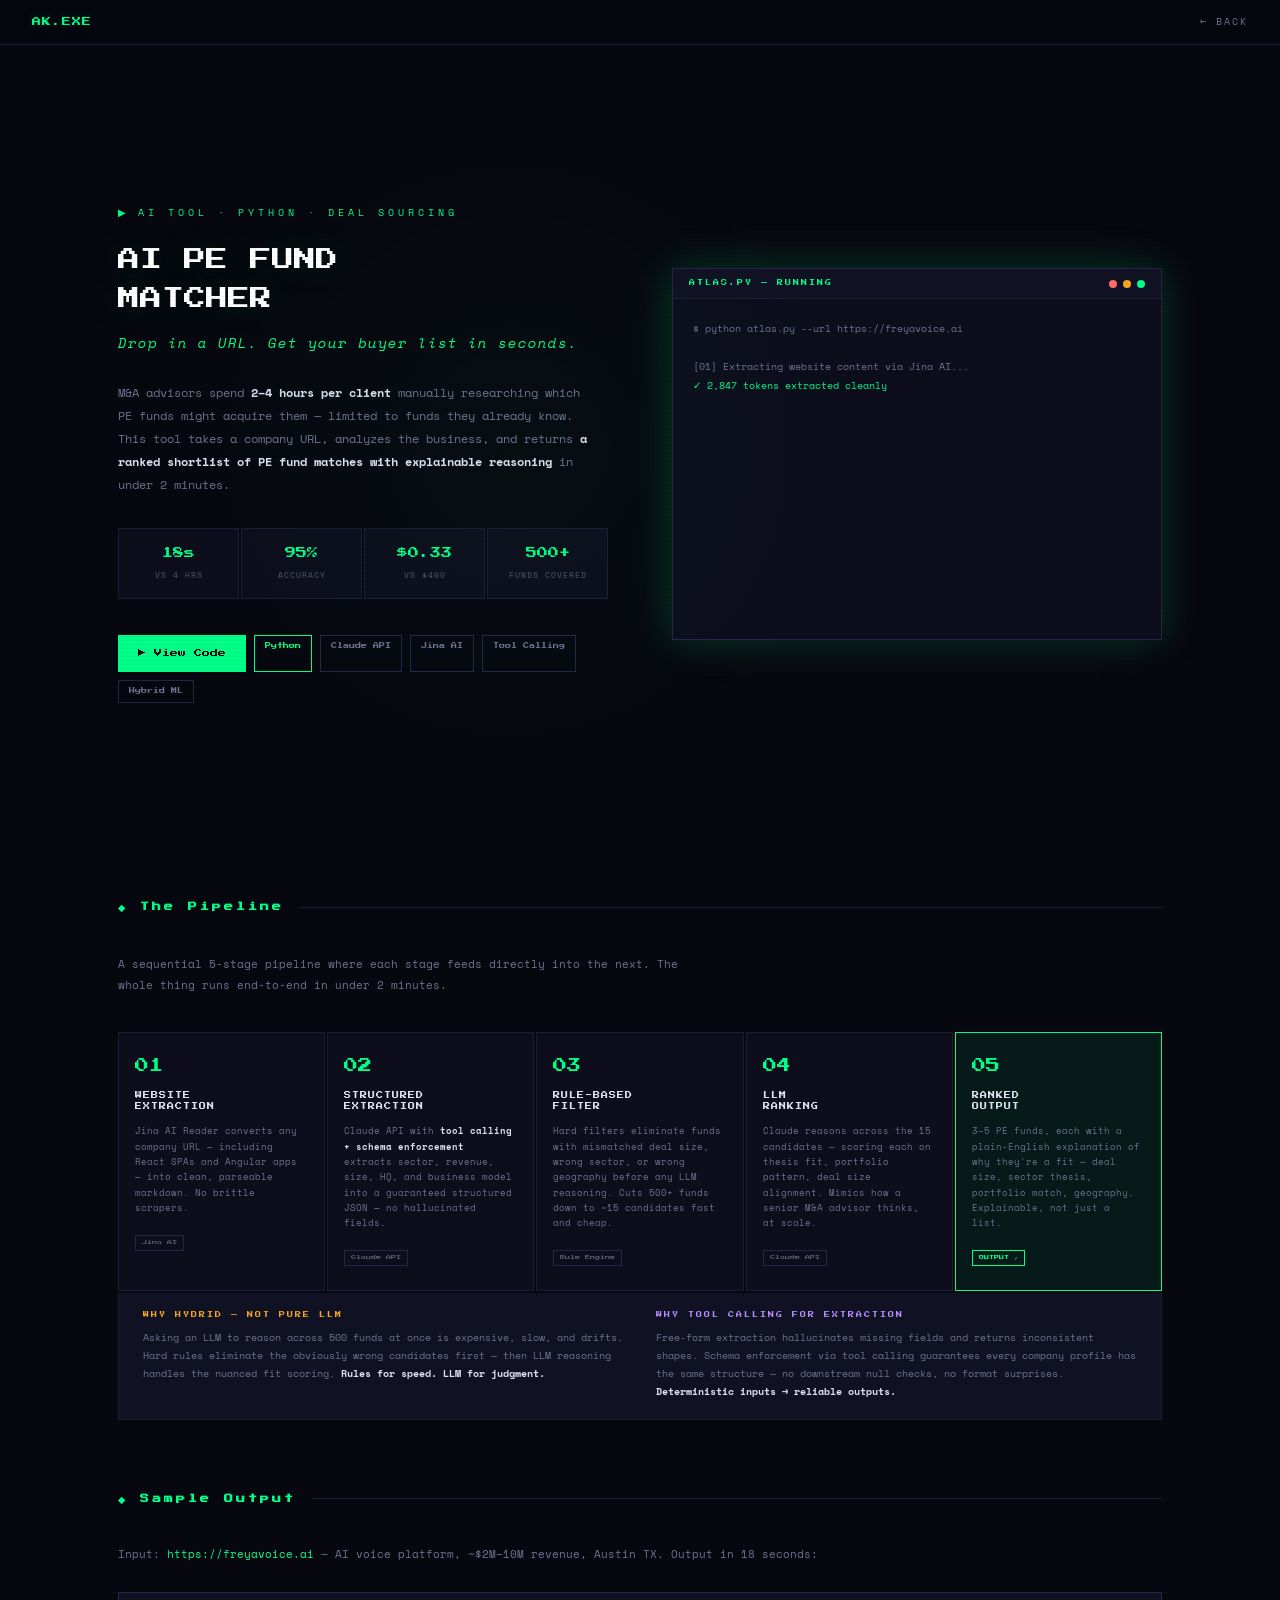
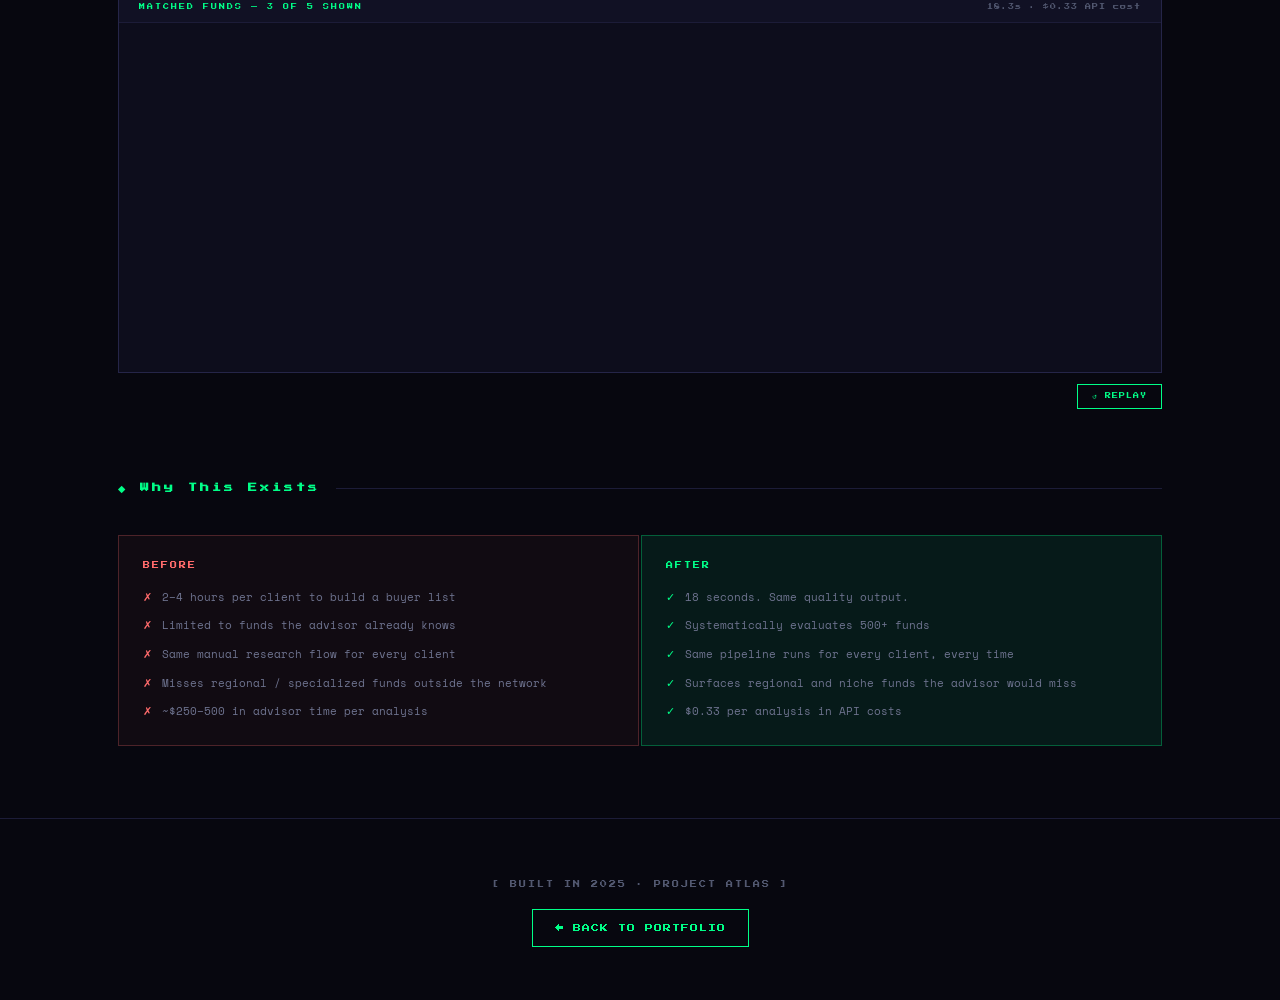
==== ai-fund-matcher.html @ 58821191 "Add files via upload" ====
<!DOCTYPE html>
<html lang="en">
<head>
<meta charset="UTF-8">
<meta name="viewport" content="width=device-width, initial-scale=1.0">
<title>AI PE Fund Matcher — Anmol Khandeparkar</title>
<link href="https://fonts.googleapis.com/css2?family=Press+Start+2P&family=Space+Mono:wght@400;700&family=DM+Sans:wght@400;500;600&display=swap" rel="stylesheet">
<style>
:root {
  --bg: #07070f;
  --panel: #0d0d1c;
  --panel2: #111124;
  --border: #1c1c38;
  --border2: #252548;
  --green: #00ff88;
  --green-dim: rgba(0,255,136,0.08);
  --green-glow: rgba(0,255,136,0.2);
  --amber: #f5a623;
  --amber-dim: rgba(245,166,35,0.08);
  --purple: #b48aff;
  --blue: #5bc8ff;
  --red: #ff6b6b;
  --text: #dce0f0;
  --muted: #525870;
  --muted2: #6e738f;
  --pixel: 'Press Start 2P', monospace;
  --mono: 'Space Mono', monospace;
  --sans: 'DM Sans', sans-serif;
}
*,*::before,*::after{margin:0;padding:0;box-sizing:border-box;}
body{background:var(--bg);color:var(--text);font-family:var(--sans);line-height:1.6;overflow-x:hidden;}
body::before{content:'';position:fixed;inset:0;background:repeating-linear-gradient(0deg,transparent,transparent 3px,rgba(0,0,0,0.04) 3px,rgba(0,0,0,0.04) 4px);pointer-events:none;z-index:998;}
.wrap{max-width:1100px;margin:0 auto;padding:0 28px;}
nav{position:fixed;top:0;left:0;right:0;z-index:500;background:rgba(7,7,15,0.92);backdrop-filter:blur(12px);border-bottom:1px solid var(--border);padding:14px 32px;display:flex;justify-content:space-between;align-items:center;}
.nav-logo{font-family:var(--pixel);font-size:9px;color:var(--green);letter-spacing:1px;text-decoration:none;text-shadow:0 0 12px var(--green-glow);}
.back-btn{font-family:var(--mono);font-size:10px;color:var(--muted2);text-decoration:none;letter-spacing:2px;text-transform:uppercase;transition:color 0.2s;}
.back-btn:hover{color:var(--green);}
section{padding:72px 0;}
.sh{display:flex;align-items:center;gap:16px;margin-bottom:40px;}
.sh h2{font-family:var(--pixel);font-size:9px;color:var(--green);letter-spacing:3px;white-space:nowrap;}
.sh::after{content:'';flex:1;height:1px;background:var(--border);}
@keyframes blink{0%,100%{opacity:1}50%{opacity:0}}
@keyframes pulse{0%,100%{box-shadow:0 0 0 0 rgba(0,255,136,0)}50%{box-shadow:0 0 0 4px rgba(0,255,136,0.15)}}
@keyframes flow{0%{opacity:0;transform:translateX(-6px)}100%{opacity:1;transform:translateX(0)}}
@media(max-width:900px){.hero-grid{grid-template-columns:1fr!important;}.stat-row{grid-template-columns:repeat(2,1fr)!important;}.pipeline-steps{grid-template-columns:1fr!important;}.diff-grid{grid-template-columns:1fr!important;}}
@media(max-width:600px){.wrap{padding:0 16px;}.stat-row{grid-template-columns:1fr!important;}}
</style>
</head>
<body>

<nav>
  <a href="index.html" class="nav-logo">AK.EXE</a>
  <a href="index.html" class="back-btn">← Back</a>
</nav>

<!-- ── HERO ── -->
<section style="min-height:100vh;display:flex;align-items:center;padding-top:80px;position:relative;overflow:hidden;">
  <div style="position:absolute;top:50%;left:40%;transform:translate(-50%,-50%);width:700px;height:700px;background:radial-gradient(circle,rgba(0,255,136,0.03) 0%,transparent 70%);pointer-events:none;"></div>
  <div class="wrap" style="width:100%;">
    <div class="hero-grid" style="display:grid;grid-template-columns:1fr 1fr;gap:64px;align-items:center;">

      <div>
        <div style="font-family:var(--mono);font-size:10px;color:var(--green);letter-spacing:4px;text-transform:uppercase;margin-bottom:20px;display:flex;align-items:center;gap:8px;"><span style="animation:blink 1.2s step-end infinite;">▶</span> AI Tool · Python · Deal Sourcing</div>
        <div style="font-family:var(--pixel);font-size:clamp(14px,2.2vw,22px);color:#fff;line-height:1.8;margin-bottom:12px;text-shadow:0 0 40px var(--green-glow);">AI PE FUND<br>MATCHER</div>
        <div style="font-family:var(--mono);font-size:14px;color:var(--green);font-style:italic;margin-bottom:28px;letter-spacing:1px;">Drop in a URL. Get your buyer list in seconds.</div>

        <p style="font-family:var(--mono);font-size:12px;color:var(--muted2);line-height:1.9;max-width:480px;margin-bottom:32px;">
          M&A advisors spend <strong style="color:var(--text);">2–4 hours per client</strong> manually researching which PE funds might acquire them — limited to funds they already know. This tool takes a company URL, analyzes the business, and returns <strong style="color:var(--text);">a ranked shortlist of PE fund matches with explainable reasoning</strong> in under 2 minutes.
        </p>

        <!-- Stats -->
        <div class="stat-row" style="display:grid;grid-template-columns:repeat(4,1fr);gap:2px;margin-bottom:36px;">
          <div style="background:var(--panel);border:1px solid var(--border);padding:16px 12px;text-align:center;">
            <div style="font-family:var(--pixel);font-size:11px;color:var(--green);margin-bottom:6px;">18s</div>
            <div style="font-family:var(--mono);font-size:8px;color:var(--muted);text-transform:uppercase;letter-spacing:1px;">vs 4 hrs</div>
          </div>
          <div style="background:var(--panel);border:1px solid var(--border);padding:16px 12px;text-align:center;">
            <div style="font-family:var(--pixel);font-size:11px;color:var(--green);margin-bottom:6px;">95%</div>
            <div style="font-family:var(--mono);font-size:8px;color:var(--muted);text-transform:uppercase;letter-spacing:1px;">Accuracy</div>
          </div>
          <div style="background:var(--panel);border:1px solid var(--border);padding:16px 12px;text-align:center;">
            <div style="font-family:var(--pixel);font-size:11px;color:var(--green);margin-bottom:6px;">$0.33</div>
            <div style="font-family:var(--mono);font-size:8px;color:var(--muted);text-transform:uppercase;letter-spacing:1px;">vs $400</div>
          </div>
          <div style="background:var(--panel);border:1px solid var(--border);padding:16px 12px;text-align:center;">
            <div style="font-family:var(--pixel);font-size:11px;color:var(--green);margin-bottom:6px;">500+</div>
            <div style="font-family:var(--mono);font-size:8px;color:var(--muted);text-transform:uppercase;letter-spacing:1px;">Funds covered</div>
          </div>
        </div>

        <div style="display:flex;gap:8px;flex-wrap:wrap;">
          <a href="https://bitbucket.org/tinkerer2493/ai_pe_fund_matcher/src/main/" target="_blank" style="font-family:var(--pixel);font-size:8px;padding:12px 20px;background:var(--green);color:#07070f;text-decoration:none;display:inline-flex;align-items:center;gap:8px;transition:transform 0.15s,box-shadow 0.15s;" onmouseover="this.style.transform='translate(-3px,-3px)';this.style.boxShadow='3px 3px 0 rgba(0,255,136,0.4)';" onmouseout="this.style.transform='';this.style.boxShadow='';">▶ View Code</a>
          <span style="font-family:var(--pixel);font-size:6px;padding:6px 10px;border:1px solid var(--green);color:var(--green);">Python</span>
          <span style="font-family:var(--pixel);font-size:6px;padding:6px 10px;border:1px solid var(--border2);color:var(--muted2);">Claude API</span>
          <span style="font-family:var(--pixel);font-size:6px;padding:6px 10px;border:1px solid var(--border2);color:var(--muted2);">Jina AI</span>
          <span style="font-family:var(--pixel);font-size:6px;padding:6px 10px;border:1px solid var(--border2);color:var(--muted2);">Tool Calling</span>
          <span style="font-family:var(--pixel);font-size:6px;padding:6px 10px;border:1px solid var(--border2);color:var(--muted2);">Hybrid ML</span>
        </div>
      </div>

      <!-- Animated terminal output -->
      <div style="background:var(--panel);border:1px solid var(--border2);overflow:hidden;box-shadow:0 0 40px var(--green-glow);">
        <div style="background:var(--panel2);border-bottom:1px solid var(--border);padding:10px 16px;display:flex;justify-content:space-between;align-items:center;">
          <div style="font-family:var(--pixel);font-size:6px;color:var(--green);letter-spacing:2px;">ATLAS.PY — RUNNING</div>
          <div style="display:flex;gap:6px;">
            <div style="width:8px;height:8px;border-radius:50%;background:var(--red);"></div>
            <div style="width:8px;height:8px;border-radius:50%;background:var(--amber);"></div>
            <div style="width:8px;height:8px;border-radius:50%;background:var(--green);animation:pulse 2s ease-in-out infinite;"></div>
          </div>
        </div>
        <div id="terminal" style="padding:20px;font-family:var(--mono);font-size:10px;line-height:2;min-height:340px;">
          <!-- filled by JS -->
        </div>
      </div>
    </div>
  </div>
</section>

<!-- ── 5-STAGE PIPELINE ── -->
<section style="padding-top:0;">
  <div class="wrap">
    <div class="sh"><h2>◆ The Pipeline</h2></div>
    <p style="font-family:var(--mono);font-size:11px;color:var(--muted2);line-height:1.9;margin-bottom:36px;max-width:600px;">A sequential 5-stage pipeline where each stage feeds directly into the next. The whole thing runs end-to-end in under 2 minutes.</p>

    <div class="pipeline-steps" style="display:grid;grid-template-columns:repeat(5,1fr);gap:2px;">

      <div class="pipe-step" style="background:var(--panel);border:1px solid var(--border);padding:22px 16px;position:relative;transition:border-color 0.2s,background 0.2s;" onmouseover="this.style.borderColor='var(--green)';this.style.background='var(--green-dim)';" onmouseout="this.style.borderColor='var(--border)';this.style.background='var(--panel)';">
        <div style="font-family:var(--pixel);font-size:14px;color:var(--green);margin-bottom:12px;">01</div>
        <div style="font-family:var(--pixel);font-size:7px;color:var(--text);letter-spacing:1px;margin-bottom:10px;line-height:1.7;">WEBSITE<br>EXTRACTION</div>
        <div style="font-family:var(--mono);font-size:9px;color:var(--muted2);line-height:1.7;margin-bottom:12px;">Jina AI Reader converts any company URL — including React SPAs and Angular apps — into clean, parseable markdown. No brittle scrapers.</div>
        <div style="font-family:var(--pixel);font-size:5px;color:var(--muted);border:1px solid var(--border2);padding:3px 6px;display:inline-block;">Jina AI</div>
      </div>

      <div class="pipe-step" style="background:var(--panel);border:1px solid var(--border);padding:22px 16px;position:relative;transition:border-color 0.2s,background 0.2s;" onmouseover="this.style.borderColor='var(--green)';this.style.background='var(--green-dim)';" onmouseout="this.style.borderColor='var(--border)';this.style.background='var(--panel)';">
        <div style="font-family:var(--pixel);font-size:14px;color:var(--green);margin-bottom:12px;">02</div>
        <div style="font-family:var(--pixel);font-size:7px;color:var(--text);letter-spacing:1px;margin-bottom:10px;line-height:1.7;">STRUCTURED<br>EXTRACTION</div>
        <div style="font-family:var(--mono);font-size:9px;color:var(--muted2);line-height:1.7;margin-bottom:12px;">Claude API with <strong style="color:var(--text);">tool calling + schema enforcement</strong> extracts sector, revenue, size, HQ, and business model into a guaranteed structured JSON — no hallucinated fields.</div>
        <div style="font-family:var(--pixel);font-size:5px;color:var(--muted);border:1px solid var(--border2);padding:3px 6px;display:inline-block;">Claude API</div>
      </div>

      <div class="pipe-step" style="background:var(--panel);border:1px solid var(--border);padding:22px 16px;position:relative;transition:border-color 0.2s,background 0.2s;" onmouseover="this.style.borderColor='var(--green)';this.style.background='var(--green-dim)';" onmouseout="this.style.borderColor='var(--border)';this.style.background='var(--panel)';">
        <div style="font-family:var(--pixel);font-size:14px;color:var(--green);margin-bottom:12px;">03</div>
        <div style="font-family:var(--pixel);font-size:7px;color:var(--text);letter-spacing:1px;margin-bottom:10px;line-height:1.7;">RULE-BASED<br>FILTER</div>
        <div style="font-family:var(--mono);font-size:9px;color:var(--muted2);line-height:1.7;margin-bottom:12px;">Hard filters eliminate funds with mismatched deal size, wrong sector, or wrong geography before any LLM reasoning. Cuts 500+ funds down to ~15 candidates fast and cheap.</div>
        <div style="font-family:var(--pixel);font-size:5px;color:var(--muted);border:1px solid var(--border2);padding:3px 6px;display:inline-block;">Rule Engine</div>
      </div>

      <div class="pipe-step" style="background:var(--panel);border:1px solid var(--border);padding:22px 16px;position:relative;transition:border-color 0.2s,background 0.2s;" onmouseover="this.style.borderColor='var(--green)';this.style.background='var(--green-dim)';" onmouseout="this.style.borderColor='var(--border)';this.style.background='var(--panel)';">
        <div style="font-family:var(--pixel);font-size:14px;color:var(--green);margin-bottom:12px;">04</div>
        <div style="font-family:var(--pixel);font-size:7px;color:var(--text);letter-spacing:1px;margin-bottom:10px;line-height:1.7;">LLM<br>RANKING</div>
        <div style="font-family:var(--mono);font-size:9px;color:var(--muted2);line-height:1.7;margin-bottom:12px;">Claude reasons across the 15 candidates — scoring each on thesis fit, portfolio pattern, deal size alignment. Mimics how a senior M&A advisor thinks, at scale.</div>
        <div style="font-family:var(--pixel);font-size:5px;color:var(--muted);border:1px solid var(--border2);padding:3px 6px;display:inline-block;">Claude API</div>
      </div>

      <div class="pipe-step" style="background:var(--panel);border:1px solid var(--green);padding:22px 16px;position:relative;background:var(--green-dim);">
        <div style="font-family:var(--pixel);font-size:14px;color:var(--green);margin-bottom:12px;">05</div>
        <div style="font-family:var(--pixel);font-size:7px;color:var(--text);letter-spacing:1px;margin-bottom:10px;line-height:1.7;">RANKED<br>OUTPUT</div>
        <div style="font-family:var(--mono);font-size:9px;color:var(--muted2);line-height:1.7;margin-bottom:12px;">3–5 PE funds, each with a plain-English explanation of why they're a fit — deal size, sector thesis, portfolio match, geography. Explainable, not just a list.</div>
        <div style="font-family:var(--pixel);font-size:5px;color:var(--green);border:1px solid var(--green);padding:3px 6px;display:inline-block;">OUTPUT ✓</div>
      </div>
    </div>

    <!-- The key design decision -->
    <div style="margin-top:2px;background:var(--panel2);border:1px solid var(--border);border-top:none;padding:18px 24px;">
      <div class="diff-grid" style="display:grid;grid-template-columns:1fr 1fr;gap:32px;">
        <div>
          <div style="font-family:var(--pixel);font-size:6px;color:var(--amber);letter-spacing:2px;margin-bottom:8px;">WHY HYBRID — NOT PURE LLM</div>
          <div style="font-family:var(--mono);font-size:10px;color:var(--muted2);line-height:1.8;">Asking an LLM to reason across 500 funds at once is expensive, slow, and drifts. Hard rules eliminate the obviously wrong candidates first — then LLM reasoning handles the nuanced fit scoring. <strong style="color:var(--text);">Rules for speed. LLM for judgment.</strong></div>
        </div>
        <div>
          <div style="font-family:var(--pixel);font-size:6px;color:var(--purple);letter-spacing:2px;margin-bottom:8px;">WHY TOOL CALLING FOR EXTRACTION</div>
          <div style="font-family:var(--mono);font-size:10px;color:var(--muted2);line-height:1.8;">Free-form extraction hallucinates missing fields and returns inconsistent shapes. Schema enforcement via tool calling guarantees every company profile has the same structure — no downstream null checks, no format surprises. <strong style="color:var(--text);">Deterministic inputs → reliable outputs.</strong></div>
        </div>
      </div>
    </div>
  </div>
</section>

<!-- ── SAMPLE OUTPUT ── -->
<section style="padding-top:0;">
  <div class="wrap">
    <div class="sh"><h2>◆ Sample Output</h2></div>
    <p style="font-family:var(--mono);font-size:11px;color:var(--muted2);margin-bottom:28px;">Input: <span style="color:var(--green);">https://freyavoice.ai</span> — AI voice platform, ~$2M–10M revenue, Austin TX. Output in 18 seconds:</p>

    <div id="output-demo" style="background:var(--panel);border:1px solid var(--border2);overflow:hidden;">
      <div style="background:var(--panel2);border-bottom:1px solid var(--border);padding:10px 20px;display:flex;justify-content:space-between;">
        <div style="font-family:var(--pixel);font-size:6px;color:var(--green);letter-spacing:2px;">MATCHED FUNDS — 3 OF 5 SHOWN</div>
        <div style="font-family:var(--pixel);font-size:6px;color:var(--muted);letter-spacing:1px;">18.3s · $0.33 API cost</div>
      </div>

      <!-- Fund match 1 -->
      <div id="fund1" style="opacity:0;transform:translateY(6px);transition:all 0.4s;border-bottom:1px solid var(--border);padding:20px 24px;">
        <div style="display:flex;justify-content:space-between;align-items:flex-start;margin-bottom:10px;">
          <div>
            <div style="font-family:var(--pixel);font-size:7px;color:var(--text);letter-spacing:1px;margin-bottom:4px;">#1 · VISTA EQUITY PARTNERS</div>
            <div style="font-family:var(--mono);font-size:9px;color:var(--muted2);">B2B SaaS · $1B–$15B AUM · North America</div>
          </div>
          <div style="font-family:var(--pixel);font-size:9px;color:var(--green);border:1px solid var(--green);padding:4px 10px;">92/100</div>
        </div>
        <div style="font-family:var(--mono);font-size:10px;color:var(--muted2);line-height:1.8;border-left:2px solid var(--green);padding-left:12px;">"FreyaVoice's B2B SaaS model with recurring revenue aligns directly with Vista's thesis of acquiring profitable software businesses. AI voice infrastructure is adjacent to Vista's existing portfolio companies in HR and customer engagement tech. Deal size fits Vista's lower-middle market entry point."</div>
      </div>

      <!-- Fund match 2 -->
      <div id="fund2" style="opacity:0;transform:translateY(6px);transition:all 0.4s;border-bottom:1px solid var(--border);padding:20px 24px;">
        <div style="display:flex;justify-content:space-between;align-items:flex-start;margin-bottom:10px;">
          <div>
            <div style="font-family:var(--pixel);font-size:7px;color:var(--text);letter-spacing:1px;margin-bottom:4px;">#2 · FRANCISCO PARTNERS</div>
            <div style="font-family:var(--mono);font-size:9px;color:var(--muted2);">Tech-focused · $2B–$30B AUM · Global</div>
          </div>
          <div style="font-family:var(--pixel);font-size:9px;color:var(--amber);border:1px solid var(--amber);padding:4px 10px;">84/100</div>
        </div>
        <div style="font-family:var(--mono);font-size:10px;color:var(--muted2);line-height:1.8;border-left:2px solid var(--amber);padding-left:12px;">"Francisco's portfolio includes voice and speech AI companies. Strong pattern match on AI infrastructure plays at the Series A–B stage. Austin-based portfolio companies (3 current) suggest comfort with the geography."</div>
      </div>

      <!-- Fund match 3 -->
      <div id="fund3" style="opacity:0;transform:translateY(6px);transition:all 0.4s;padding:20px 24px;">
        <div style="display:flex;justify-content:space-between;align-items:flex-start;margin-bottom:10px;">
          <div>
            <div style="font-family:var(--pixel);font-size:7px;color:var(--text);letter-spacing:1px;margin-bottom:4px;">#3 · THOMA BRAVO</div>
            <div style="font-family:var(--mono);font-size:9px;color:var(--muted2);">Software · $5B–$35B AUM · North America</div>
          </div>
          <div style="font-family:var(--pixel);font-size:9px;color:var(--muted2);border:1px solid var(--border2);padding:4px 10px;">77/100</div>
        </div>
        <div style="font-family:var(--mono);font-size:10px;color:var(--muted2);line-height:1.8;border-left:2px solid var(--border2);padding-left:12px;">"Thoma Bravo targets software businesses with strong gross margins. FreyaVoice qualifies on business model, but deal size is at the lower end of Thoma's typical range. Worth a conversation at growth stage."</div>
      </div>
    </div>
    <div style="text-align:right;margin-top:8px;">
      <button onclick="replayOutput()" style="font-family:var(--pixel);font-size:6px;color:var(--green);background:transparent;border:1px solid var(--green);padding:8px 14px;cursor:pointer;letter-spacing:1px;">↺ REPLAY</button>
    </div>
  </div>
</section>

<!-- ── THE BUSINESS CASE ── -->
<section style="padding-top:0;">
  <div class="wrap">
    <div class="sh"><h2>◆ Why This Exists</h2></div>
    <div class="diff-grid" style="display:grid;grid-template-columns:1fr 1fr;gap:2px;">
      <div style="background:rgba(255,107,107,0.04);border:1px solid rgba(255,107,107,0.25);padding:24px;">
        <div style="font-family:var(--pixel);font-size:7px;color:var(--red);letter-spacing:2px;margin-bottom:16px;">BEFORE</div>
        <div style="display:flex;flex-direction:column;gap:10px;">
          <div style="font-family:var(--mono);font-size:11px;color:var(--muted2);line-height:1.7;display:flex;gap:10px;"><span style="color:var(--red);flex-shrink:0;">✗</span> 2–4 hours per client to build a buyer list</div>
          <div style="font-family:var(--mono);font-size:11px;color:var(--muted2);line-height:1.7;display:flex;gap:10px;"><span style="color:var(--red);flex-shrink:0;">✗</span> Limited to funds the advisor already knows</div>
          <div style="font-family:var(--mono);font-size:11px;color:var(--muted2);line-height:1.7;display:flex;gap:10px;"><span style="color:var(--red);flex-shrink:0;">✗</span> Same manual research flow for every client</div>
          <div style="font-family:var(--mono);font-size:11px;color:var(--muted2);line-height:1.7;display:flex;gap:10px;"><span style="color:var(--red);flex-shrink:0;">✗</span> Misses regional / specialized funds outside the network</div>
          <div style="font-family:var(--mono);font-size:11px;color:var(--muted2);line-height:1.7;display:flex;gap:10px;"><span style="color:var(--red);flex-shrink:0;">✗</span> ~$250–500 in advisor time per analysis</div>
        </div>
      </div>
      <div style="background:var(--green-dim);border:1px solid rgba(0,255,136,0.3);padding:24px;">
        <div style="font-family:var(--pixel);font-size:7px;color:var(--green);letter-spacing:2px;margin-bottom:16px;">AFTER</div>
        <div style="display:flex;flex-direction:column;gap:10px;">
          <div style="font-family:var(--mono);font-size:11px;color:var(--muted2);line-height:1.7;display:flex;gap:10px;"><span style="color:var(--green);flex-shrink:0;">✓</span> 18 seconds. Same quality output.</div>
          <div style="font-family:var(--mono);font-size:11px;color:var(--muted2);line-height:1.7;display:flex;gap:10px;"><span style="color:var(--green);flex-shrink:0;">✓</span> Systematically evaluates 500+ funds</div>
          <div style="font-family:var(--mono);font-size:11px;color:var(--muted2);line-height:1.7;display:flex;gap:10px;"><span style="color:var(--green);flex-shrink:0;">✓</span> Same pipeline runs for every client, every time</div>
          <div style="font-family:var(--mono);font-size:11px;color:var(--muted2);line-height:1.7;display:flex;gap:10px;"><span style="color:var(--green);flex-shrink:0;">✓</span> Surfaces regional and niche funds the advisor would miss</div>
          <div style="font-family:var(--mono);font-size:11px;color:var(--muted2);line-height:1.7;display:flex;gap:10px;"><span style="color:var(--green);flex-shrink:0;">✓</span> $0.33 per analysis in API costs</div>
        </div>
      </div>
    </div>
  </div>
</section>

<footer style="border-top:1px solid var(--border);padding:60px 0;text-align:center;">
  <div class="wrap">
    <div style="font-family:var(--pixel);font-size:7px;color:var(--muted);letter-spacing:2px;margin-bottom:24px;">[ BUILT IN 2025 · PROJECT ATLAS ]</div>
    <a href="index.html" style="font-family:var(--pixel);font-size:8px;color:var(--green);text-decoration:none;letter-spacing:1px;border:1px solid var(--green);padding:14px 22px;">← BACK TO PORTFOLIO</a>
  </div>
</footer>

<script>
// Terminal animation
const lines = [
  { text: '$ python atlas.py --url https://freyavoice.ai', color: '#6e738f', delay: 0 },
  { text: '', delay: 200 },
  { text: '[01] Extracting website content via Jina AI...', color: '#6e738f', delay: 600 },
  { text: '     ✓ 2,847 tokens extracted cleanly', color: '#00ff88', delay: 1200 },
  { text: '', delay: 1400 },
  { text: '[02] Running structured extraction (tool calling)...', color: '#6e738f', delay: 1600 },
  { text: '     sector: "AI / Voice Infrastructure"', color: '#dce0f0', delay: 2100 },
  { text: '     revenue_range: "$2M–$10M"', color: '#dce0f0', delay: 2300 },
  { text: '     hq: "Austin, TX"  model: "B2B SaaS"', color: '#dce0f0', delay: 2500 },
  { text: '', delay: 2700 },
  { text: '[03] Rule-based filter: 500 → 14 candidates', color: '#6e738f', delay: 2900 },
  { text: '[04] LLM ranking 14 funds by fit score...', color: '#6e738f', delay: 3400 },
  { text: '', delay: 3900 },
  { text: '[05] ✓ 5 matches returned  (18.3s · $0.33)', color: '#00ff88', delay: 4100 },
  { text: '', delay: 4300 },
  { text: '  #1  Vista Equity Partners    92/100', color: '#00ff88', delay: 4500 },
  { text: '  #2  Francisco Partners       84/100', color: '#f5a623', delay: 4700 },
  { text: '  #3  Thoma Bravo              77/100', color: '#6e738f', delay: 4900 },
];

let termTimer;
function runTerminal() {
  const el = document.getElementById('terminal');
  el.innerHTML = '';
  clearTimeout(termTimer);
  lines.forEach(line => {
    setTimeout(() => {
      const d = document.createElement('div');
      d.style.color = line.color || '#6e738f';
      d.style.fontFamily = 'var(--mono)';
      d.style.fontSize = '10px';
      d.style.lineHeight = '1.9';
      d.style.animation = 'flow 0.3s ease forwards';
      d.textContent = line.text || '\u00a0';
      el.appendChild(d);
      el.scrollTop = el.scrollHeight;
    }, line.delay);
  });
}
window.addEventListener('load', () => setTimeout(runTerminal, 600));

// Output demo animation
function replayOutput() {
  ['fund1','fund2','fund3'].forEach(id => {
    const el = document.getElementById(id);
    el.style.opacity = '0';
    el.style.transform = 'translateY(6px)';
  });
  setTimeout(() => { const e = document.getElementById('fund1'); e.style.opacity='1'; e.style.transform='translateY(0)'; }, 400);
  setTimeout(() => { const e = document.getElementById('fund2'); e.style.opacity='1'; e.style.transform='translateY(0)'; }, 1000);
  setTimeout(() => { const e = document.getElementById('fund3'); e.style.opacity='1'; e.style.transform='translateY(0)'; }, 1600);
}
window.addEventListener('load', () => setTimeout(replayOutput, 5200));
</script>
</body>
</html>
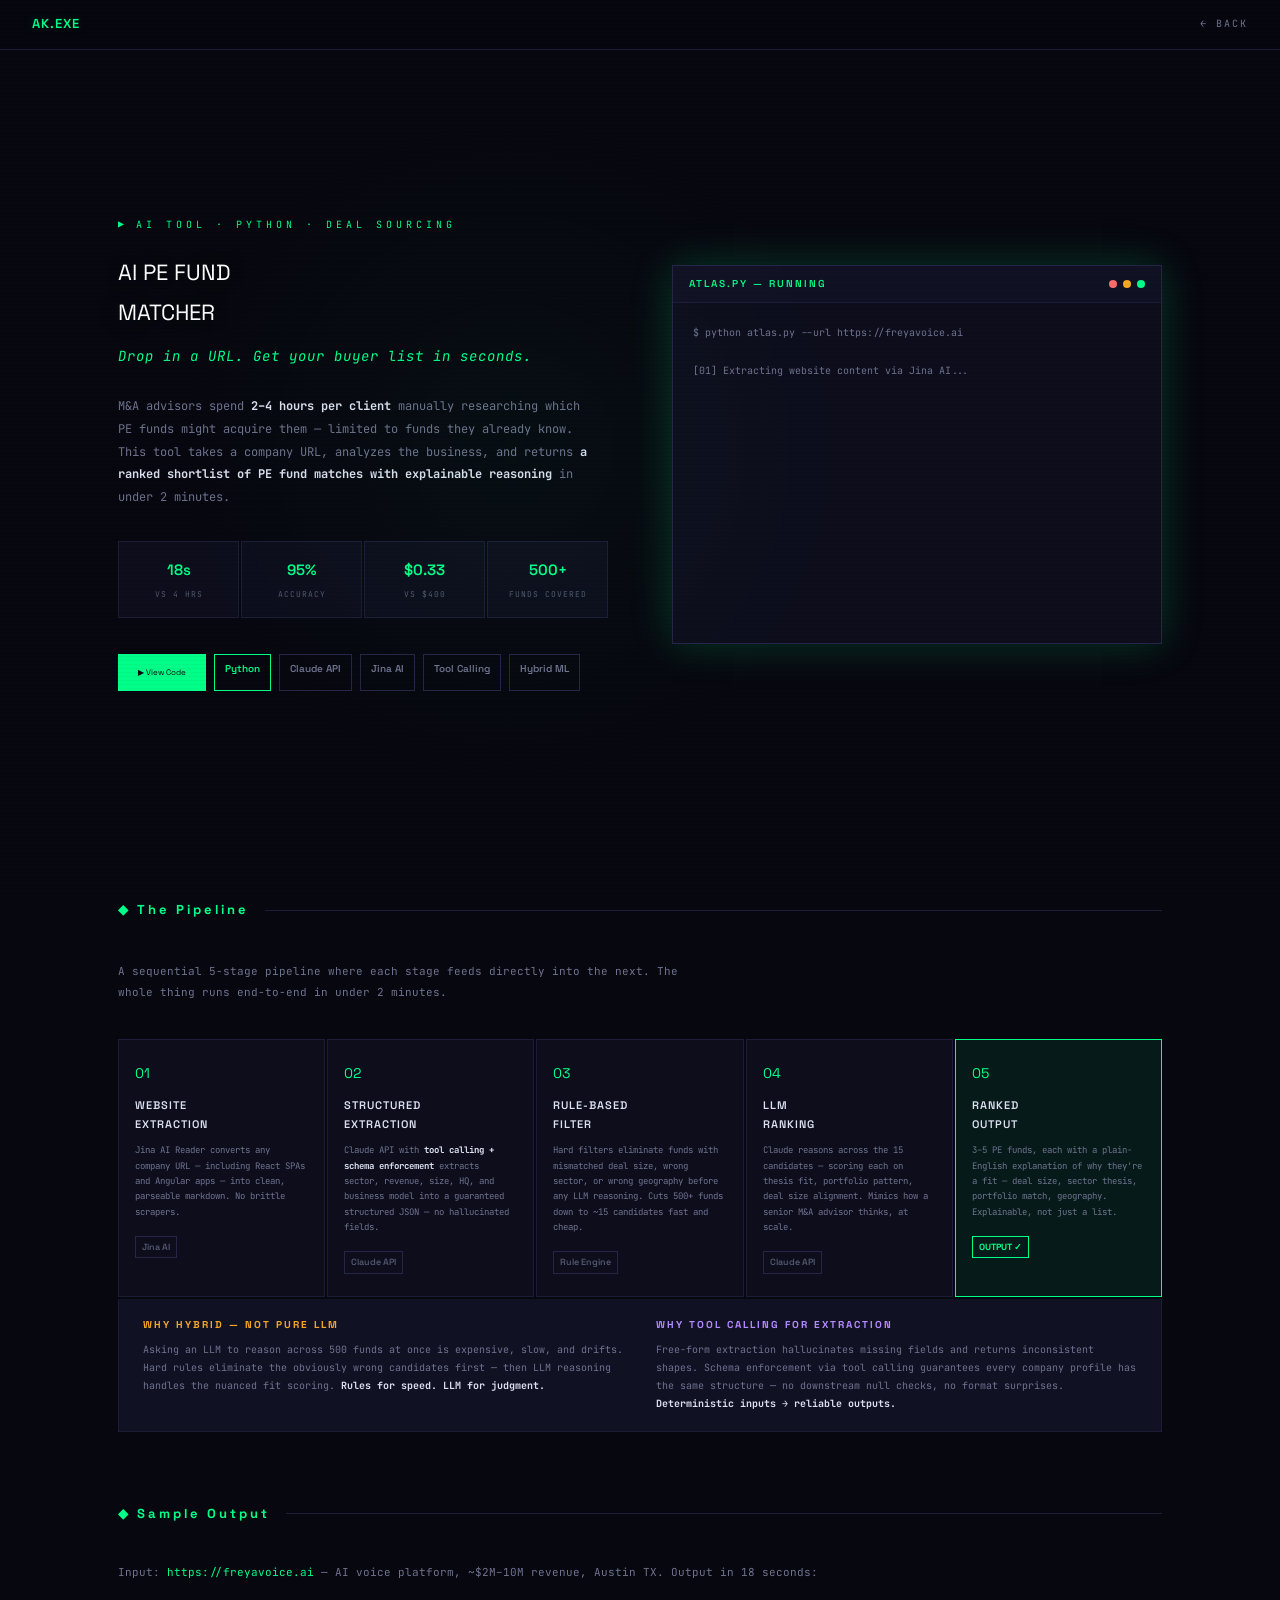
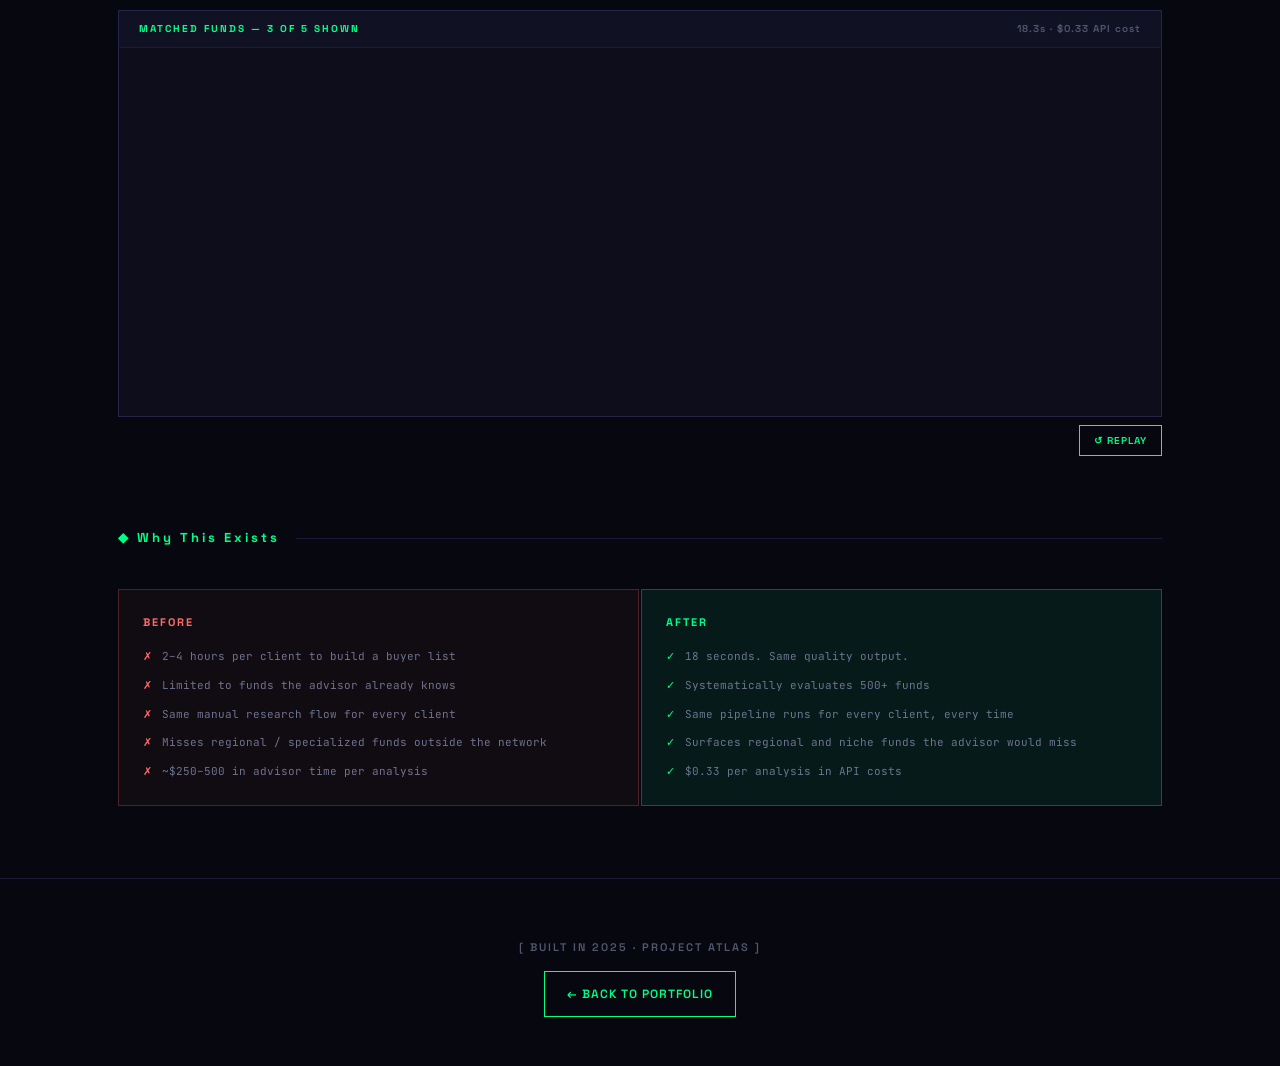
==== commit e8451359: "Place site HTML at repo root for GitHub Pages Made-with: Cursor" ====
--- a/ai-fund-matcher.html
+++ b/ai-fund-matcher.html
@@ -4,7 +4,7 @@
 <meta charset="UTF-8">
 <meta name="viewport" content="width=device-width, initial-scale=1.0">
 <title>AI PE Fund Matcher — Anmol Khandeparkar</title>
-<link href="https://fonts.googleapis.com/css2?family=Press+Start+2P&family=Space+Mono:wght@400;700&family=DM+Sans:wght@400;500;600&display=swap" rel="stylesheet">
+<link href="https://fonts.googleapis.com/css2?family=Space+Grotesk:wght@400;500;600;700&family=JetBrains+Mono:wght@400;500;600;700&family=DM+Sans:wght@400;500;600&display=swap" rel="stylesheet">
 <style>
 :root {
   --bg: #07070f;
@@ -23,8 +23,8 @@
   --text: #dce0f0;
   --muted: #525870;
   --muted2: #6e738f;
-  --pixel: 'Press Start 2P', monospace;
-  --mono: 'Space Mono', monospace;
+  --pixel: 'Space Grotesk', sans-serif;
+  --mono: 'JetBrains Mono', monospace;
   --sans: 'DM Sans', sans-serif;
 }
 *,*::before,*::after{margin:0;padding:0;box-sizing:border-box;}
@@ -32,12 +32,12 @@
 body::before{content:'';position:fixed;inset:0;background:repeating-linear-gradient(0deg,transparent,transparent 3px,rgba(0,0,0,0.04) 3px,rgba(0,0,0,0.04) 4px);pointer-events:none;z-index:998;}
 .wrap{max-width:1100px;margin:0 auto;padding:0 28px;}
 nav{position:fixed;top:0;left:0;right:0;z-index:500;background:rgba(7,7,15,0.92);backdrop-filter:blur(12px);border-bottom:1px solid var(--border);padding:14px 32px;display:flex;justify-content:space-between;align-items:center;}
-.nav-logo{font-family:var(--pixel);font-size:9px;color:var(--green);letter-spacing:1px;text-decoration:none;text-shadow:0 0 12px var(--green-glow);}
+.nav-logo{font-family:var(--pixel);font-size:13px;color:var(--green);letter-spacing:1px;text-decoration:none;text-shadow:0 0 12px var(--green-glow);font-weight:600;}
 .back-btn{font-family:var(--mono);font-size:10px;color:var(--muted2);text-decoration:none;letter-spacing:2px;text-transform:uppercase;transition:color 0.2s;}
 .back-btn:hover{color:var(--green);}
 section{padding:72px 0;}
 .sh{display:flex;align-items:center;gap:16px;margin-bottom:40px;}
-.sh h2{font-family:var(--pixel);font-size:9px;color:var(--green);letter-spacing:3px;white-space:nowrap;}
+.sh h2{font-family:var(--pixel);font-size:13px;color:var(--green);letter-spacing:3px;white-space:nowrap;font-weight:700;}
 .sh::after{content:'';flex:1;height:1px;background:var(--border);}
 @keyframes blink{0%,100%{opacity:1}50%{opacity:0}}
 @keyframes pulse{0%,100%{box-shadow:0 0 0 0 rgba(0,255,136,0)}50%{box-shadow:0 0 0 4px rgba(0,255,136,0.15)}}
@@ -71,37 +71,37 @@
         <!-- Stats -->
         <div class="stat-row" style="display:grid;grid-template-columns:repeat(4,1fr);gap:2px;margin-bottom:36px;">
           <div style="background:var(--panel);border:1px solid var(--border);padding:16px 12px;text-align:center;">
-            <div style="font-family:var(--pixel);font-size:11px;color:var(--green);margin-bottom:6px;">18s</div>
+            <div style="font-family:var(--pixel);font-size:15px;color:var(--green);margin-bottom:6px;font-weight:600;">18s</div>
             <div style="font-family:var(--mono);font-size:8px;color:var(--muted);text-transform:uppercase;letter-spacing:1px;">vs 4 hrs</div>
           </div>
           <div style="background:var(--panel);border:1px solid var(--border);padding:16px 12px;text-align:center;">
-            <div style="font-family:var(--pixel);font-size:11px;color:var(--green);margin-bottom:6px;">95%</div>
+            <div style="font-family:var(--pixel);font-size:15px;color:var(--green);margin-bottom:6px;font-weight:600;">95%</div>
             <div style="font-family:var(--mono);font-size:8px;color:var(--muted);text-transform:uppercase;letter-spacing:1px;">Accuracy</div>
           </div>
           <div style="background:var(--panel);border:1px solid var(--border);padding:16px 12px;text-align:center;">
-            <div style="font-family:var(--pixel);font-size:11px;color:var(--green);margin-bottom:6px;">$0.33</div>
+            <div style="font-family:var(--pixel);font-size:15px;color:var(--green);margin-bottom:6px;font-weight:600;">$0.33</div>
             <div style="font-family:var(--mono);font-size:8px;color:var(--muted);text-transform:uppercase;letter-spacing:1px;">vs $400</div>
           </div>
           <div style="background:var(--panel);border:1px solid var(--border);padding:16px 12px;text-align:center;">
-            <div style="font-family:var(--pixel);font-size:11px;color:var(--green);margin-bottom:6px;">500+</div>
+            <div style="font-family:var(--pixel);font-size:15px;color:var(--green);margin-bottom:6px;font-weight:600;">500+</div>
             <div style="font-family:var(--mono);font-size:8px;color:var(--muted);text-transform:uppercase;letter-spacing:1px;">Funds covered</div>
           </div>
         </div>
 
         <div style="display:flex;gap:8px;flex-wrap:wrap;">
           <a href="https://bitbucket.org/tinkerer2493/ai_pe_fund_matcher/src/main/" target="_blank" style="font-family:var(--pixel);font-size:8px;padding:12px 20px;background:var(--green);color:#07070f;text-decoration:none;display:inline-flex;align-items:center;gap:8px;transition:transform 0.15s,box-shadow 0.15s;" onmouseover="this.style.transform='translate(-3px,-3px)';this.style.boxShadow='3px 3px 0 rgba(0,255,136,0.4)';" onmouseout="this.style.transform='';this.style.boxShadow='';">▶ View Code</a>
-          <span style="font-family:var(--pixel);font-size:6px;padding:6px 10px;border:1px solid var(--green);color:var(--green);">Python</span>
-          <span style="font-family:var(--pixel);font-size:6px;padding:6px 10px;border:1px solid var(--border2);color:var(--muted2);">Claude API</span>
-          <span style="font-family:var(--pixel);font-size:6px;padding:6px 10px;border:1px solid var(--border2);color:var(--muted2);">Jina AI</span>
-          <span style="font-family:var(--pixel);font-size:6px;padding:6px 10px;border:1px solid var(--border2);color:var(--muted2);">Tool Calling</span>
-          <span style="font-family:var(--pixel);font-size:6px;padding:6px 10px;border:1px solid var(--border2);color:var(--muted2);">Hybrid ML</span>
+          <span style="font-family:var(--pixel);font-size:10px;padding:6px 10px;border:1px solid var(--green);color:var(--green);font-weight:600;">Python</span>
+          <span style="font-family:var(--pixel);font-size:10px;padding:6px 10px;border:1px solid var(--border2);color:var(--muted2);font-weight:600;">Claude API</span>
+          <span style="font-family:var(--pixel);font-size:10px;padding:6px 10px;border:1px solid var(--border2);color:var(--muted2);font-weight:600;">Jina AI</span>
+          <span style="font-family:var(--pixel);font-size:10px;padding:6px 10px;border:1px solid var(--border2);color:var(--muted2);font-weight:600;">Tool Calling</span>
+          <span style="font-family:var(--pixel);font-size:10px;padding:6px 10px;border:1px solid var(--border2);color:var(--muted2);font-weight:600;">Hybrid ML</span>
         </div>
       </div>
 
       <!-- Animated terminal output -->
       <div style="background:var(--panel);border:1px solid var(--border2);overflow:hidden;box-shadow:0 0 40px var(--green-glow);">
         <div style="background:var(--panel2);border-bottom:1px solid var(--border);padding:10px 16px;display:flex;justify-content:space-between;align-items:center;">
-          <div style="font-family:var(--pixel);font-size:6px;color:var(--green);letter-spacing:2px;">ATLAS.PY — RUNNING</div>
+          <div style="font-family:var(--pixel);font-size:10px;color:var(--green);letter-spacing:2px;font-weight:600;">ATLAS.PY — RUNNING</div>
           <div style="display:flex;gap:6px;">
             <div style="width:8px;height:8px;border-radius:50%;background:var(--red);"></div>
             <div style="width:8px;height:8px;border-radius:50%;background:var(--amber);"></div>
@@ -126,37 +126,37 @@
 
       <div class="pipe-step" style="background:var(--panel);border:1px solid var(--border);padding:22px 16px;position:relative;transition:border-color 0.2s,background 0.2s;" onmouseover="this.style.borderColor='var(--green)';this.style.background='var(--green-dim)';" onmouseout="this.style.borderColor='var(--border)';this.style.background='var(--panel)';">
         <div style="font-family:var(--pixel);font-size:14px;color:var(--green);margin-bottom:12px;">01</div>
-        <div style="font-family:var(--pixel);font-size:7px;color:var(--text);letter-spacing:1px;margin-bottom:10px;line-height:1.7;">WEBSITE<br>EXTRACTION</div>
+        <div style="font-family:var(--pixel);font-size:11px;color:var(--text);letter-spacing:1px;margin-bottom:10px;line-height:1.7;font-weight:600;">WEBSITE<br>EXTRACTION</div>
         <div style="font-family:var(--mono);font-size:9px;color:var(--muted2);line-height:1.7;margin-bottom:12px;">Jina AI Reader converts any company URL — including React SPAs and Angular apps — into clean, parseable markdown. No brittle scrapers.</div>
-        <div style="font-family:var(--pixel);font-size:5px;color:var(--muted);border:1px solid var(--border2);padding:3px 6px;display:inline-block;">Jina AI</div>
+        <div style="font-family:var(--pixel);font-size:9px;color:var(--muted);border:1px solid var(--border2);padding:3px 6px;display:inline-block;font-weight:600;">Jina AI</div>
       </div>
 
       <div class="pipe-step" style="background:var(--panel);border:1px solid var(--border);padding:22px 16px;position:relative;transition:border-color 0.2s,background 0.2s;" onmouseover="this.style.borderColor='var(--green)';this.style.background='var(--green-dim)';" onmouseout="this.style.borderColor='var(--border)';this.style.background='var(--panel)';">
         <div style="font-family:var(--pixel);font-size:14px;color:var(--green);margin-bottom:12px;">02</div>
-        <div style="font-family:var(--pixel);font-size:7px;color:var(--text);letter-spacing:1px;margin-bottom:10px;line-height:1.7;">STRUCTURED<br>EXTRACTION</div>
+        <div style="font-family:var(--pixel);font-size:11px;color:var(--text);letter-spacing:1px;margin-bottom:10px;line-height:1.7;font-weight:600;">STRUCTURED<br>EXTRACTION</div>
         <div style="font-family:var(--mono);font-size:9px;color:var(--muted2);line-height:1.7;margin-bottom:12px;">Claude API with <strong style="color:var(--text);">tool calling + schema enforcement</strong> extracts sector, revenue, size, HQ, and business model into a guaranteed structured JSON — no hallucinated fields.</div>
-        <div style="font-family:var(--pixel);font-size:5px;color:var(--muted);border:1px solid var(--border2);padding:3px 6px;display:inline-block;">Claude API</div>
+        <div style="font-family:var(--pixel);font-size:9px;color:var(--muted);border:1px solid var(--border2);padding:3px 6px;display:inline-block;font-weight:600;">Claude API</div>
       </div>
 
       <div class="pipe-step" style="background:var(--panel);border:1px solid var(--border);padding:22px 16px;position:relative;transition:border-color 0.2s,background 0.2s;" onmouseover="this.style.borderColor='var(--green)';this.style.background='var(--green-dim)';" onmouseout="this.style.borderColor='var(--border)';this.style.background='var(--panel)';">
         <div style="font-family:var(--pixel);font-size:14px;color:var(--green);margin-bottom:12px;">03</div>
-        <div style="font-family:var(--pixel);font-size:7px;color:var(--text);letter-spacing:1px;margin-bottom:10px;line-height:1.7;">RULE-BASED<br>FILTER</div>
+        <div style="font-family:var(--pixel);font-size:11px;color:var(--text);letter-spacing:1px;margin-bottom:10px;line-height:1.7;font-weight:600;">RULE-BASED<br>FILTER</div>
         <div style="font-family:var(--mono);font-size:9px;color:var(--muted2);line-height:1.7;margin-bottom:12px;">Hard filters eliminate funds with mismatched deal size, wrong sector, or wrong geography before any LLM reasoning. Cuts 500+ funds down to ~15 candidates fast and cheap.</div>
-        <div style="font-family:var(--pixel);font-size:5px;color:var(--muted);border:1px solid var(--border2);padding:3px 6px;display:inline-block;">Rule Engine</div>
+        <div style="font-family:var(--pixel);font-size:9px;color:var(--muted);border:1px solid var(--border2);padding:3px 6px;display:inline-block;font-weight:600;">Rule Engine</div>
       </div>
 
       <div class="pipe-step" style="background:var(--panel);border:1px solid var(--border);padding:22px 16px;position:relative;transition:border-color 0.2s,background 0.2s;" onmouseover="this.style.borderColor='var(--green)';this.style.background='var(--green-dim)';" onmouseout="this.style.borderColor='var(--border)';this.style.background='var(--panel)';">
         <div style="font-family:var(--pixel);font-size:14px;color:var(--green);margin-bottom:12px;">04</div>
-        <div style="font-family:var(--pixel);font-size:7px;color:var(--text);letter-spacing:1px;margin-bottom:10px;line-height:1.7;">LLM<br>RANKING</div>
+        <div style="font-family:var(--pixel);font-size:11px;color:var(--text);letter-spacing:1px;margin-bottom:10px;line-height:1.7;font-weight:600;">LLM<br>RANKING</div>
         <div style="font-family:var(--mono);font-size:9px;color:var(--muted2);line-height:1.7;margin-bottom:12px;">Claude reasons across the 15 candidates — scoring each on thesis fit, portfolio pattern, deal size alignment. Mimics how a senior M&A advisor thinks, at scale.</div>
-        <div style="font-family:var(--pixel);font-size:5px;color:var(--muted);border:1px solid var(--border2);padding:3px 6px;display:inline-block;">Claude API</div>
+        <div style="font-family:var(--pixel);font-size:9px;color:var(--muted);border:1px solid var(--border2);padding:3px 6px;display:inline-block;font-weight:600;">Claude API</div>
       </div>
 
       <div class="pipe-step" style="background:var(--panel);border:1px solid var(--green);padding:22px 16px;position:relative;background:var(--green-dim);">
         <div style="font-family:var(--pixel);font-size:14px;color:var(--green);margin-bottom:12px;">05</div>
-        <div style="font-family:var(--pixel);font-size:7px;color:var(--text);letter-spacing:1px;margin-bottom:10px;line-height:1.7;">RANKED<br>OUTPUT</div>
+        <div style="font-family:var(--pixel);font-size:11px;color:var(--text);letter-spacing:1px;margin-bottom:10px;line-height:1.7;font-weight:600;">RANKED<br>OUTPUT</div>
         <div style="font-family:var(--mono);font-size:9px;color:var(--muted2);line-height:1.7;margin-bottom:12px;">3–5 PE funds, each with a plain-English explanation of why they're a fit — deal size, sector thesis, portfolio match, geography. Explainable, not just a list.</div>
-        <div style="font-family:var(--pixel);font-size:5px;color:var(--green);border:1px solid var(--green);padding:3px 6px;display:inline-block;">OUTPUT ✓</div>
+        <div style="font-family:var(--pixel);font-size:9px;color:var(--green);border:1px solid var(--green);padding:3px 6px;display:inline-block;font-weight:700;">OUTPUT ✓</div>
       </div>
     </div>
 
@@ -164,11 +164,11 @@
     <div style="margin-top:2px;background:var(--panel2);border:1px solid var(--border);border-top:none;padding:18px 24px;">
       <div class="diff-grid" style="display:grid;grid-template-columns:1fr 1fr;gap:32px;">
         <div>
-          <div style="font-family:var(--pixel);font-size:6px;color:var(--amber);letter-spacing:2px;margin-bottom:8px;">WHY HYBRID — NOT PURE LLM</div>
+          <div style="font-family:var(--pixel);font-size:10px;color:var(--amber);letter-spacing:2px;margin-bottom:8px;font-weight:700;">WHY HYBRID — NOT PURE LLM</div>
           <div style="font-family:var(--mono);font-size:10px;color:var(--muted2);line-height:1.8;">Asking an LLM to reason across 500 funds at once is expensive, slow, and drifts. Hard rules eliminate the obviously wrong candidates first — then LLM reasoning handles the nuanced fit scoring. <strong style="color:var(--text);">Rules for speed. LLM for judgment.</strong></div>
         </div>
         <div>
-          <div style="font-family:var(--pixel);font-size:6px;color:var(--purple);letter-spacing:2px;margin-bottom:8px;">WHY TOOL CALLING FOR EXTRACTION</div>
+          <div style="font-family:var(--pixel);font-size:10px;color:var(--purple);letter-spacing:2px;margin-bottom:8px;font-weight:700;">WHY TOOL CALLING FOR EXTRACTION</div>
           <div style="font-family:var(--mono);font-size:10px;color:var(--muted2);line-height:1.8;">Free-form extraction hallucinates missing fields and returns inconsistent shapes. Schema enforcement via tool calling guarantees every company profile has the same structure — no downstream null checks, no format surprises. <strong style="color:var(--text);">Deterministic inputs → reliable outputs.</strong></div>
         </div>
       </div>
@@ -184,18 +184,18 @@
 
     <div id="output-demo" style="background:var(--panel);border:1px solid var(--border2);overflow:hidden;">
       <div style="background:var(--panel2);border-bottom:1px solid var(--border);padding:10px 20px;display:flex;justify-content:space-between;">
-        <div style="font-family:var(--pixel);font-size:6px;color:var(--green);letter-spacing:2px;">MATCHED FUNDS — 3 OF 5 SHOWN</div>
-        <div style="font-family:var(--pixel);font-size:6px;color:var(--muted);letter-spacing:1px;">18.3s · $0.33 API cost</div>
+        <div style="font-family:var(--pixel);font-size:10px;color:var(--green);letter-spacing:2px;font-weight:700;">MATCHED FUNDS — 3 OF 5 SHOWN</div>
+        <div style="font-family:var(--pixel);font-size:10px;color:var(--muted);letter-spacing:1px;font-weight:600;">18.3s · $0.33 API cost</div>
       </div>
 
       <!-- Fund match 1 -->
       <div id="fund1" style="opacity:0;transform:translateY(6px);transition:all 0.4s;border-bottom:1px solid var(--border);padding:20px 24px;">
         <div style="display:flex;justify-content:space-between;align-items:flex-start;margin-bottom:10px;">
           <div>
-            <div style="font-family:var(--pixel);font-size:7px;color:var(--text);letter-spacing:1px;margin-bottom:4px;">#1 · VISTA EQUITY PARTNERS</div>
+            <div style="font-family:var(--pixel);font-size:11px;color:var(--text);letter-spacing:1px;margin-bottom:4px;font-weight:600;">#1 · VISTA EQUITY PARTNERS</div>
             <div style="font-family:var(--mono);font-size:9px;color:var(--muted2);">B2B SaaS · $1B–$15B AUM · North America</div>
           </div>
-          <div style="font-family:var(--pixel);font-size:9px;color:var(--green);border:1px solid var(--green);padding:4px 10px;">92/100</div>
+          <div style="font-family:var(--pixel);font-size:13px;color:var(--green);border:1px solid var(--green);padding:4px 10px;font-weight:700;">92/100</div>
         </div>
         <div style="font-family:var(--mono);font-size:10px;color:var(--muted2);line-height:1.8;border-left:2px solid var(--green);padding-left:12px;">"FreyaVoice's B2B SaaS model with recurring revenue aligns directly with Vista's thesis of acquiring profitable software businesses. AI voice infrastructure is adjacent to Vista's existing portfolio companies in HR and customer engagement tech. Deal size fits Vista's lower-middle market entry point."</div>
       </div>
@@ -204,10 +204,10 @@
       <div id="fund2" style="opacity:0;transform:translateY(6px);transition:all 0.4s;border-bottom:1px solid var(--border);padding:20px 24px;">
         <div style="display:flex;justify-content:space-between;align-items:flex-start;margin-bottom:10px;">
           <div>
-            <div style="font-family:var(--pixel);font-size:7px;color:var(--text);letter-spacing:1px;margin-bottom:4px;">#2 · FRANCISCO PARTNERS</div>
+            <div style="font-family:var(--pixel);font-size:11px;color:var(--text);letter-spacing:1px;margin-bottom:4px;font-weight:600;">#2 · FRANCISCO PARTNERS</div>
             <div style="font-family:var(--mono);font-size:9px;color:var(--muted2);">Tech-focused · $2B–$30B AUM · Global</div>
           </div>
-          <div style="font-family:var(--pixel);font-size:9px;color:var(--amber);border:1px solid var(--amber);padding:4px 10px;">84/100</div>
+          <div style="font-family:var(--pixel);font-size:13px;color:var(--amber);border:1px solid var(--amber);padding:4px 10px;font-weight:700;">84/100</div>
         </div>
         <div style="font-family:var(--mono);font-size:10px;color:var(--muted2);line-height:1.8;border-left:2px solid var(--amber);padding-left:12px;">"Francisco's portfolio includes voice and speech AI companies. Strong pattern match on AI infrastructure plays at the Series A–B stage. Austin-based portfolio companies (3 current) suggest comfort with the geography."</div>
       </div>
@@ -216,16 +216,16 @@
       <div id="fund3" style="opacity:0;transform:translateY(6px);transition:all 0.4s;padding:20px 24px;">
         <div style="display:flex;justify-content:space-between;align-items:flex-start;margin-bottom:10px;">
           <div>
-            <div style="font-family:var(--pixel);font-size:7px;color:var(--text);letter-spacing:1px;margin-bottom:4px;">#3 · THOMA BRAVO</div>
+            <div style="font-family:var(--pixel);font-size:11px;color:var(--text);letter-spacing:1px;margin-bottom:4px;font-weight:600;">#3 · THOMA BRAVO</div>
             <div style="font-family:var(--mono);font-size:9px;color:var(--muted2);">Software · $5B–$35B AUM · North America</div>
           </div>
-          <div style="font-family:var(--pixel);font-size:9px;color:var(--muted2);border:1px solid var(--border2);padding:4px 10px;">77/100</div>
+          <div style="font-family:var(--pixel);font-size:13px;color:var(--muted2);border:1px solid var(--border2);padding:4px 10px;font-weight:700;">77/100</div>
         </div>
         <div style="font-family:var(--mono);font-size:10px;color:var(--muted2);line-height:1.8;border-left:2px solid var(--border2);padding-left:12px;">"Thoma Bravo targets software businesses with strong gross margins. FreyaVoice qualifies on business model, but deal size is at the lower end of Thoma's typical range. Worth a conversation at growth stage."</div>
       </div>
     </div>
     <div style="text-align:right;margin-top:8px;">
-      <button onclick="replayOutput()" style="font-family:var(--pixel);font-size:6px;color:var(--green);background:transparent;border:1px solid var(--green);padding:8px 14px;cursor:pointer;letter-spacing:1px;">↺ REPLAY</button>
+      <button onclick="replayOutput()" style="font-family:var(--pixel);font-size:10px;color:var(--green);background:transparent;border:1px solid var(--green);padding:8px 14px;cursor:pointer;letter-spacing:1px;font-weight:600;">↺ REPLAY</button>
     </div>
   </div>
 </section>
@@ -236,7 +236,7 @@
     <div class="sh"><h2>◆ Why This Exists</h2></div>
     <div class="diff-grid" style="display:grid;grid-template-columns:1fr 1fr;gap:2px;">
       <div style="background:rgba(255,107,107,0.04);border:1px solid rgba(255,107,107,0.25);padding:24px;">
-        <div style="font-family:var(--pixel);font-size:7px;color:var(--red);letter-spacing:2px;margin-bottom:16px;">BEFORE</div>
+        <div style="font-family:var(--pixel);font-size:11px;color:var(--red);letter-spacing:2px;margin-bottom:16px;font-weight:700;">BEFORE</div>
         <div style="display:flex;flex-direction:column;gap:10px;">
           <div style="font-family:var(--mono);font-size:11px;color:var(--muted2);line-height:1.7;display:flex;gap:10px;"><span style="color:var(--red);flex-shrink:0;">✗</span> 2–4 hours per client to build a buyer list</div>
           <div style="font-family:var(--mono);font-size:11px;color:var(--muted2);line-height:1.7;display:flex;gap:10px;"><span style="color:var(--red);flex-shrink:0;">✗</span> Limited to funds the advisor already knows</div>
@@ -246,7 +246,7 @@
         </div>
       </div>
       <div style="background:var(--green-dim);border:1px solid rgba(0,255,136,0.3);padding:24px;">
-        <div style="font-family:var(--pixel);font-size:7px;color:var(--green);letter-spacing:2px;margin-bottom:16px;">AFTER</div>
+        <div style="font-family:var(--pixel);font-size:11px;color:var(--green);letter-spacing:2px;margin-bottom:16px;font-weight:700;">AFTER</div>
         <div style="display:flex;flex-direction:column;gap:10px;">
           <div style="font-family:var(--mono);font-size:11px;color:var(--muted2);line-height:1.7;display:flex;gap:10px;"><span style="color:var(--green);flex-shrink:0;">✓</span> 18 seconds. Same quality output.</div>
           <div style="font-family:var(--mono);font-size:11px;color:var(--muted2);line-height:1.7;display:flex;gap:10px;"><span style="color:var(--green);flex-shrink:0;">✓</span> Systematically evaluates 500+ funds</div>
@@ -261,8 +261,8 @@
 
 <footer style="border-top:1px solid var(--border);padding:60px 0;text-align:center;">
   <div class="wrap">
-    <div style="font-family:var(--pixel);font-size:7px;color:var(--muted);letter-spacing:2px;margin-bottom:24px;">[ BUILT IN 2025 · PROJECT ATLAS ]</div>
-    <a href="index.html" style="font-family:var(--pixel);font-size:8px;color:var(--green);text-decoration:none;letter-spacing:1px;border:1px solid var(--green);padding:14px 22px;">← BACK TO PORTFOLIO</a>
+    <div style="font-family:var(--pixel);font-size:11px;color:var(--muted);letter-spacing:2px;margin-bottom:24px;font-weight:600;">[ BUILT IN 2025 · PROJECT ATLAS ]</div>
+    <a href="index.html" style="font-family:var(--pixel);font-size:12px;color:var(--green);text-decoration:none;letter-spacing:1px;border:1px solid var(--green);padding:14px 22px;font-weight:600;">← BACK TO PORTFOLIO</a>
   </div>
 </footer>
 
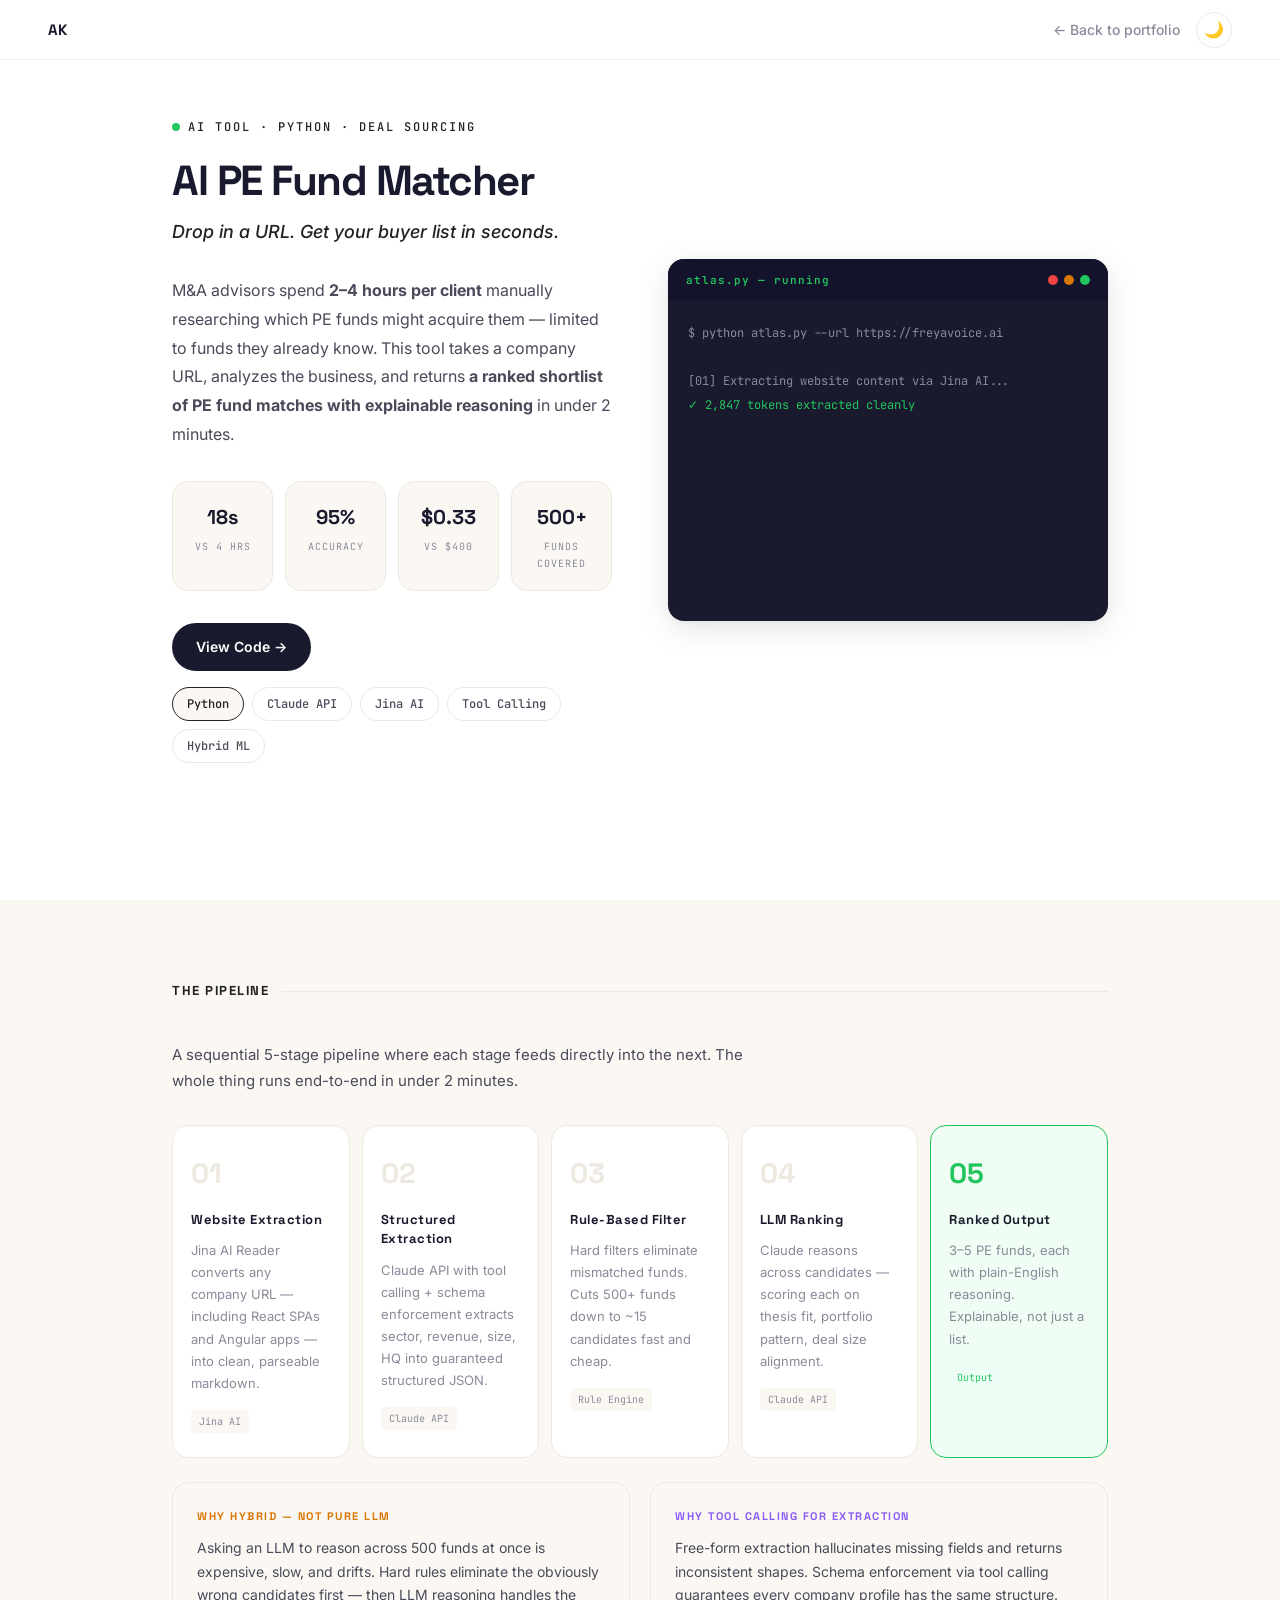
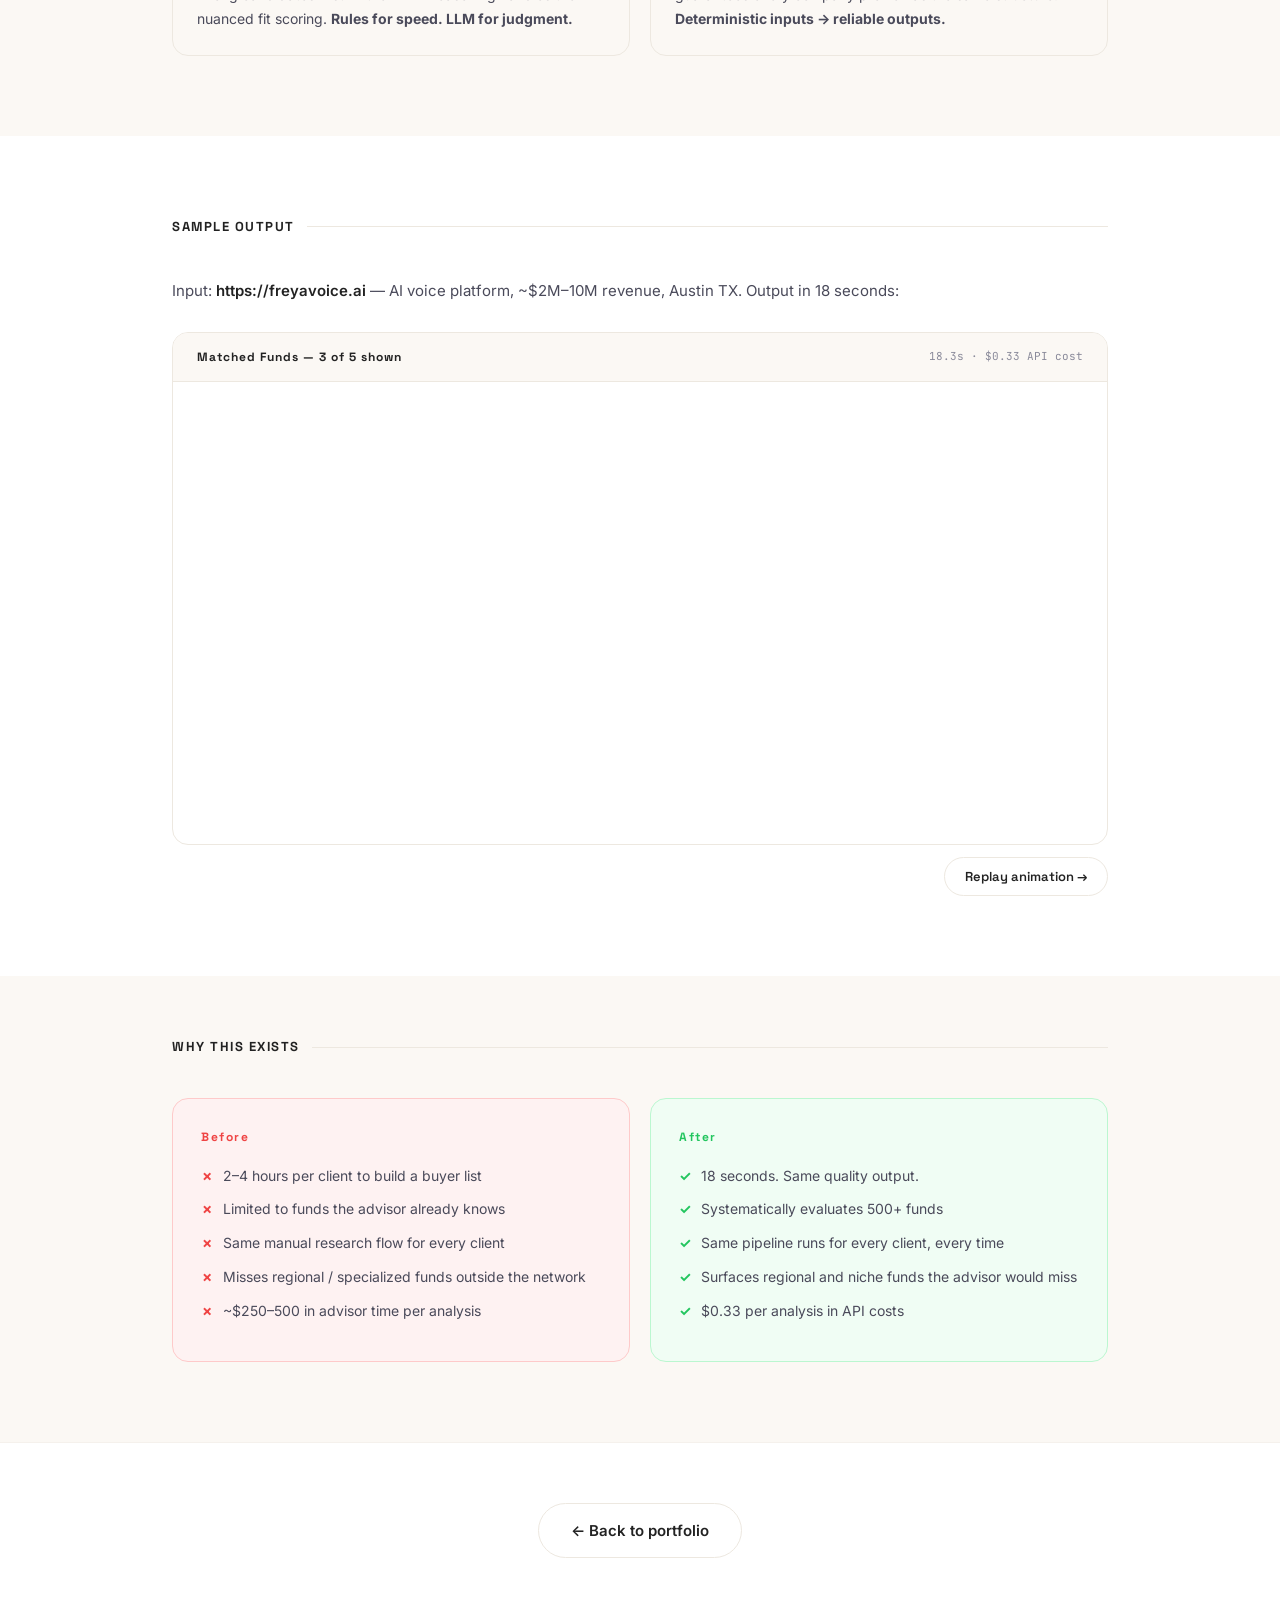
==== commit 7afc43ce: "Easter eggs, cinematic effects, richer content, UX polish Co-authored-by: Cursor <cursoragent@cursor" ====
--- a/ai-fund-matcher.html
+++ b/ai-fund-matcher.html
@@ -4,305 +4,515 @@
 <meta charset="UTF-8">
 <meta name="viewport" content="width=device-width, initial-scale=1.0">
 <title>AI PE Fund Matcher — Anmol Khandeparkar</title>
-<link href="https://fonts.googleapis.com/css2?family=Space+Grotesk:wght@400;500;600;700&family=JetBrains+Mono:wght@400;500;600;700&family=DM+Sans:wght@400;500;600&display=swap" rel="stylesheet">
+<link rel="preconnect" href="https://fonts.googleapis.com">
+<link href="https://fonts.googleapis.com/css2?family=Inter:wght@400;500;600;700;800&family=JetBrains+Mono:wght@400;500;600&family=Space+Grotesk:wght@500;600;700;800&display=swap" rel="stylesheet">
 <style>
 :root {
-  --bg: #07070f;
-  --panel: #0d0d1c;
-  --panel2: #111124;
-  --border: #1c1c38;
-  --border2: #252548;
-  --green: #00ff88;
-  --green-dim: rgba(0,255,136,0.08);
-  --green-glow: rgba(0,255,136,0.2);
-  --amber: #f5a623;
-  --amber-dim: rgba(245,166,35,0.08);
-  --purple: #b48aff;
-  --blue: #5bc8ff;
-  --red: #ff6b6b;
-  --text: #dce0f0;
-  --muted: #525870;
-  --muted2: #6e738f;
-  --pixel: 'Space Grotesk', sans-serif;
+  --bg: #FFFFFF;
+  --bg-warm: #FBF8F4;
+  --surface: #FFFFFF;
+  --border: #EDE8E0;
+  --border2: #F5F1EC;
+  --text: #1a1a2e;
+  --text2: #4a4a5a;
+  --muted: #8a8a9a;
+  --muted2: #bbb;
+  --accent: #222222;
+  --purple: #8B5CF6;
+  --blue: #3B82F6;
+  --green: #22C55E;
+  --red: #EF4444;
+  --amber: #D97706;
+  --sans: 'Inter', -apple-system, sans-serif;
   --mono: 'JetBrains Mono', monospace;
-  --sans: 'DM Sans', sans-serif;
-}
-*,*::before,*::after{margin:0;padding:0;box-sizing:border-box;}
-body{background:var(--bg);color:var(--text);font-family:var(--sans);line-height:1.6;overflow-x:hidden;}
-body::before{content:'';position:fixed;inset:0;background:repeating-linear-gradient(0deg,transparent,transparent 3px,rgba(0,0,0,0.04) 3px,rgba(0,0,0,0.04) 4px);pointer-events:none;z-index:998;}
-.wrap{max-width:1100px;margin:0 auto;padding:0 28px;}
-nav{position:fixed;top:0;left:0;right:0;z-index:500;background:rgba(7,7,15,0.92);backdrop-filter:blur(12px);border-bottom:1px solid var(--border);padding:14px 32px;display:flex;justify-content:space-between;align-items:center;}
-.nav-logo{font-family:var(--pixel);font-size:13px;color:var(--green);letter-spacing:1px;text-decoration:none;text-shadow:0 0 12px var(--green-glow);font-weight:600;}
-.back-btn{font-family:var(--mono);font-size:10px;color:var(--muted2);text-decoration:none;letter-spacing:2px;text-transform:uppercase;transition:color 0.2s;}
-.back-btn:hover{color:var(--green);}
-section{padding:72px 0;}
-.sh{display:flex;align-items:center;gap:16px;margin-bottom:40px;}
-.sh h2{font-family:var(--pixel);font-size:13px;color:var(--green);letter-spacing:3px;white-space:nowrap;font-weight:700;}
-.sh::after{content:'';flex:1;height:1px;background:var(--border);}
-@keyframes blink{0%,100%{opacity:1}50%{opacity:0}}
-@keyframes pulse{0%,100%{box-shadow:0 0 0 0 rgba(0,255,136,0)}50%{box-shadow:0 0 0 4px rgba(0,255,136,0.15)}}
-@keyframes flow{0%{opacity:0;transform:translateX(-6px)}100%{opacity:1;transform:translateX(0)}}
-@media(max-width:900px){.hero-grid{grid-template-columns:1fr!important;}.stat-row{grid-template-columns:repeat(2,1fr)!important;}.pipeline-steps{grid-template-columns:1fr!important;}.diff-grid{grid-template-columns:1fr!important;}}
-@media(max-width:600px){.wrap{padding:0 16px;}.stat-row{grid-template-columns:1fr!important;}}
+  --display: 'Space Grotesk', sans-serif;
+  --ease: cubic-bezier(0.16, 1, 0.3, 1);
+  --radius: 16px;
+  --shadow: 0 2px 8px rgba(0,0,0,0.04), 0 8px 24px rgba(0,0,0,0.06);
+  --shadow-hover: 0 8px 32px rgba(0,0,0,0.10), 0 2px 8px rgba(0,0,0,0.04);
+}
+[data-theme="dark"] {
+  --bg: #0f0f17; --bg-warm: #141420; --surface: #1a1a2e;
+  --border: #2a2a3e; --border2: #222236;
+  --text: #e8e8f0; --text2: #b0b0c8; --muted: #7a7a9a; --muted2: #555;
+  --accent: #b0b0c8;
+  --shadow: 0 2px 8px rgba(0,0,0,0.2), 0 8px 24px rgba(0,0,0,0.3);
+  --shadow-hover: 0 8px 32px rgba(0,0,0,0.4), 0 2px 8px rgba(0,0,0,0.2);
+}
+[data-theme="dark"] nav { background: rgba(15,15,23,0.9); }
+/* ── Dark mode component overrides ── */
+[data-theme="dark"] .stat-card { background: #111119; }
+[data-theme="dark"] .tech-tag { background: rgba(255,255,255,0.04); color: var(--muted); border-color: var(--border); }
+[data-theme="dark"] .tech-tag:first-child { background: rgba(255,255,255,0.06); border-color: var(--accent); color: var(--accent); }
+[data-theme="dark"] .pipe-step { background: #111119; }
+[data-theme="dark"] .pipe-step:last-child { background: rgba(34,197,94,0.06); border-color: rgba(34,197,94,0.3); }
+[data-theme="dark"] .pipe-step:last-child .pipe-tech { background: rgba(34,197,94,0.1); }
+[data-theme="dark"] .pipe-tech { background: rgba(255,255,255,0.05); }
+[data-theme="dark"] .decision-card { background: #111119; }
+[data-theme="dark"] .output-wrap { background: #111119; }
+[data-theme="dark"] .output-bar { background: #0f0f17; }
+[data-theme="dark"] .fund-score.high { background: rgba(34,197,94,0.08); }
+[data-theme="dark"] .fund-score.mid { background: rgba(255,255,255,0.06); }
+[data-theme="dark"] .diff-card.before { background: rgba(239,68,68,0.06); border-color: rgba(239,68,68,0.2); }
+[data-theme="dark"] .diff-card.after { background: rgba(34,197,94,0.06); border-color: rgba(34,197,94,0.2); }
+[data-theme="dark"] .replay-btn:hover { background: rgba(255,255,255,0.06); }
+[data-theme="dark"] footer a:hover { background: rgba(255,255,255,0.06); }
+[data-theme="dark"] .code-link { background: #6366f1; color: #fff; }
+[data-theme="dark"] .code-link:hover { background: #818cf8; }
+[data-theme="dark"] .terminal-wrap { background: #1a1a2e; }
+.theme-toggle {
+  background: none; border: 1px solid var(--border); border-radius: 50%;
+  width: 36px; height: 36px; cursor: pointer; display: flex;
+  align-items: center; justify-content: center; font-size: 16px;
+  transition: all 0.3s var(--ease); color: var(--muted); flex-shrink: 0;
+}
+.theme-toggle:hover { border-color: var(--text); color: var(--text); transform: rotate(30deg); }
+*, *::before, *::after { margin: 0; padding: 0; box-sizing: border-box; }
+html { scroll-behavior: smooth; }
+body { background: var(--bg); color: var(--text); font-family: var(--sans); line-height: 1.7; -webkit-font-smoothing: antialiased; transition: background 0.4s ease, color 0.3s ease; }
+::selection { background: var(--accent); color: white; }
+
+nav {
+  position: fixed; top: 0; left: 0; right: 0; z-index: 100;
+  background: rgba(255,255,255,0.9);
+  backdrop-filter: blur(20px); -webkit-backdrop-filter: blur(20px);
+  padding: 0 48px; height: 60px;
+  display: flex; justify-content: space-between; align-items: center;
+  border-bottom: 1px solid var(--border2);
+}
+.nav-name { font-family: var(--display); font-size: 15px; font-weight: 700; color: var(--text); text-decoration: none; }
+.back-link { font-size: 14px; font-weight: 500; color: var(--muted); text-decoration: none; display: flex; align-items: center; gap: 6px; transition: color 0.2s; }
+.back-link:hover { color: var(--accent); }
+
+.wrap { max-width: 1000px; margin: 0 auto; padding: 0 32px; }
+.wrap-narrow { max-width: 720px; margin: 0 auto; padding: 0 32px; }
+section { padding: 80px 0; }
+.s-title {
+  font-family: var(--display); font-size: 13px; font-weight: 700;
+  color: var(--accent); letter-spacing: 1.5px; text-transform: uppercase;
+  margin-bottom: 40px; display: flex; align-items: center; gap: 12px;
+}
+.s-title::after { content: ''; flex: 1; height: 1px; background: var(--border); }
+
+/* ── Hero ── */
+#hero {
+  min-height: 100vh; display: flex; align-items: center;
+  padding-top: 60px; position: relative; overflow: hidden;
+}
+.hero-grid { display: grid; grid-template-columns: 1fr 1fr; gap: 56px; align-items: center; }
+.hero-tag {
+  font-family: var(--mono); font-size: 12px; color: var(--accent);
+  letter-spacing: 2px; text-transform: uppercase; margin-bottom: 20px;
+  display: flex; align-items: center; gap: 8px; font-weight: 500;
+}
+.hero-tag::before { content: ''; width: 8px; height: 8px; border-radius: 50%; background: var(--green); animation: pulse-dot 2s ease infinite; }
+@keyframes pulse-dot { 0%,100% { opacity: 1; } 50% { opacity: 0.4; } }
+.hero-title {
+  font-family: var(--display); font-size: clamp(28px, 3.5vw, 42px);
+  font-weight: 800; letter-spacing: -1.5px; line-height: 1.15;
+  margin-bottom: 12px;
+}
+.hero-tagline {
+  font-size: 18px; color: var(--accent); font-style: italic;
+  margin-bottom: 28px; font-weight: 500;
+}
+.hero-desc {
+  font-size: 16px; color: var(--text2); line-height: 1.8;
+  margin-bottom: 32px; max-width: 480px;
+}
+
+/* ── Stats ── */
+.stat-row { display: grid; grid-template-columns: repeat(4, 1fr); gap: 12px; margin-bottom: 32px; }
+.stat-card {
+  background: var(--bg-warm); border: 1px solid var(--border);
+  border-radius: var(--radius); padding: 18px 16px; text-align: center;
+  transition: transform 0.3s var(--ease), box-shadow 0.3s;
+}
+.stat-card:hover { transform: translateY(-3px); box-shadow: var(--shadow); }
+.stat-val { font-family: var(--display); font-size: 20px; font-weight: 800; color: var(--text); margin-bottom: 4px; }
+.stat-label { font-family: var(--mono); font-size: 10px; color: var(--muted); text-transform: uppercase; letter-spacing: 1px; }
+
+/* Tech tags */
+.tech-tags { display: flex; gap: 8px; flex-wrap: wrap; }
+.tech-tag {
+  font-family: var(--mono); font-size: 12px; font-weight: 500;
+  padding: 6px 14px; border-radius: 100px; border: 1px solid var(--border);
+  color: var(--text2); transition: all 0.2s;
+}
+.tech-tag:first-child { border-color: var(--accent); color: var(--accent); background: var(--bg-warm); }
+.code-link {
+  display: inline-flex; align-items: center; gap: 8px;
+  padding: 12px 24px; background: var(--text); color: #fff;
+  border-radius: 100px; font-size: 14px; font-weight: 600;
+  text-decoration: none; transition: all 0.3s var(--ease);
+  margin-bottom: 16px;
+}
+.code-link:hover { background: var(--accent); transform: translateY(-2px); box-shadow: 0 8px 24px rgba(0,0,0,0.15); }
+
+/* ── Terminal ── */
+.terminal-wrap {
+  background: var(--text); border-radius: var(--radius); overflow: hidden;
+  box-shadow: var(--shadow-hover);
+}
+.terminal-bar {
+  background: #13132b; padding: 12px 18px;
+  display: flex; justify-content: space-between; align-items: center;
+}
+.terminal-bar-title { font-family: var(--mono); font-size: 11px; color: var(--green); letter-spacing: 1px; font-weight: 600; }
+.terminal-dots { display: flex; gap: 6px; }
+.terminal-dots span { width: 10px; height: 10px; border-radius: 50%; }
+#terminal {
+  padding: 20px; font-family: var(--mono); font-size: 12px;
+  line-height: 2; min-height: 320px; color: rgba(255,255,255,0.6);
+}
+@keyframes flow { 0% { opacity:0; transform:translateX(-6px); } 100% { opacity:1; transform:translateX(0); } }
+
+/* ── Pipeline ── */
+.pipeline-grid { display: grid; grid-template-columns: repeat(5, 1fr); gap: 12px; }
+.pipe-step {
+  background: var(--surface); border: 1px solid var(--border);
+  border-radius: var(--radius); padding: 24px 18px;
+  transition: all 0.3s var(--ease); position: relative;
+}
+.pipe-step:hover { border-color: var(--accent); transform: translateY(-4px); box-shadow: var(--shadow); }
+.pipe-num { font-family: var(--display); font-size: 28px; font-weight: 800; color: var(--border); margin-bottom: 12px; }
+.pipe-step:hover .pipe-num { color: var(--accent); }
+.pipe-title { font-family: var(--display); font-size: 13px; font-weight: 700; color: var(--text); letter-spacing: 0.5px; margin-bottom: 10px; line-height: 1.5; }
+.pipe-desc { font-size: 13px; color: var(--muted); line-height: 1.7; margin-bottom: 12px; }
+.pipe-tech { font-family: var(--mono); font-size: 10px; color: var(--muted); padding: 3px 8px; background: var(--bg-warm); border-radius: 4px; display: inline-block; }
+.pipe-step:last-child { border-color: var(--green); background: #F0FDF4; }
+.pipe-step:last-child .pipe-num { color: var(--green); }
+.pipe-step:last-child .pipe-tech { color: var(--green); background: #ECFDF5; }
+
+/* ── Design decisions ── */
+.decisions { display: grid; grid-template-columns: 1fr 1fr; gap: 20px; margin-top: 24px; }
+.decision-card {
+  background: var(--bg-warm); border: 1px solid var(--border);
+  border-radius: var(--radius); padding: 24px;
+}
+.decision-label { font-family: var(--display); font-size: 11px; font-weight: 700; letter-spacing: 1.5px; text-transform: uppercase; margin-bottom: 10px; }
+.decision-card:first-child .decision-label { color: var(--amber); }
+.decision-card:last-child .decision-label { color: var(--purple); }
+.decision-text { font-size: 14px; color: var(--text2); line-height: 1.7; }
+
+/* ── Output demo ── */
+.output-wrap {
+  background: var(--surface); border: 1px solid var(--border);
+  border-radius: var(--radius); overflow: hidden;
+}
+.output-bar {
+  background: var(--bg-warm); border-bottom: 1px solid var(--border);
+  padding: 14px 24px; display: flex; justify-content: space-between; align-items: center;
+}
+.output-bar-title { font-family: var(--display); font-size: 12px; font-weight: 700; color: var(--accent); letter-spacing: 1px; }
+.output-bar-meta { font-family: var(--mono); font-size: 11px; color: var(--muted); }
+.fund-match { padding: 20px 24px; border-bottom: 1px solid var(--border2); transition: all 0.4s; }
+.fund-match:last-child { border-bottom: none; }
+.fund-header { display: flex; justify-content: space-between; align-items: flex-start; margin-bottom: 10px; }
+.fund-name { font-family: var(--display); font-size: 15px; font-weight: 700; color: var(--text); margin-bottom: 2px; }
+.fund-meta { font-size: 12px; color: var(--muted); }
+.fund-score {
+  font-family: var(--display); font-size: 16px; font-weight: 800;
+  padding: 4px 14px; border-radius: 100px; border: 2px solid;
+}
+.fund-score.high { color: var(--green); border-color: var(--green); background: #F0FDF4; }
+.fund-score.mid { color: var(--accent); border-color: var(--accent); background: var(--bg-warm); }
+.fund-score.low { color: var(--muted); border-color: var(--border); }
+.fund-reason { font-size: 14px; color: var(--text2); line-height: 1.7; padding-left: 14px; border-left: 3px solid var(--border); }
+.replay-btn {
+  font-family: var(--display); font-size: 13px; font-weight: 600;
+  color: var(--accent); background: none; border: 1.5px solid var(--border);
+  padding: 10px 20px; border-radius: 100px; cursor: pointer;
+  transition: all 0.3s var(--ease); margin-top: 12px;
+}
+.replay-btn:hover { border-color: var(--accent); background: var(--bg-warm); transform: translateY(-2px); }
+
+/* ── Before/After ── */
+.diff-grid { display: grid; grid-template-columns: 1fr 1fr; gap: 20px; }
+.diff-card { border-radius: var(--radius); padding: 28px; }
+.diff-card.before { background: #FEF2F2; border: 1px solid #FECACA; }
+.diff-card.after { background: #F0FDF4; border: 1px solid #BBF7D0; }
+.diff-label { font-family: var(--display); font-size: 12px; font-weight: 700; letter-spacing: 1.5px; margin-bottom: 16px; }
+.diff-card.before .diff-label { color: var(--red); }
+.diff-card.after .diff-label { color: var(--green); }
+.diff-item { display: flex; gap: 10px; font-size: 14px; color: var(--text2); line-height: 1.7; margin-bottom: 10px; }
+.diff-item .icon { flex-shrink: 0; font-weight: 700; }
+.diff-card.before .icon { color: var(--red); }
+.diff-card.after .icon { color: var(--green); }
+
+/* ── Footer ── */
+footer { text-align: center; padding: 60px 0 80px; border-top: 1px solid var(--border2); }
+footer a {
+  display: inline-flex; align-items: center; gap: 8px;
+  font-size: 15px; font-weight: 600; color: var(--accent);
+  text-decoration: none; padding: 14px 32px;
+  border: 1.5px solid var(--border); border-radius: 100px;
+  transition: all 0.3s var(--ease);
+}
+footer a:hover { border-color: var(--accent); background: var(--bg-warm); transform: translateY(-2px); box-shadow: var(--shadow); }
+
+/* ── Reveal ── */
+.js .reveal { opacity: 0; transform: translateY(20px); transition: opacity 0.6s var(--ease), transform 0.6s var(--ease); }
+.js .reveal.vis { opacity: 1; transform: translateY(0); }
+
+@media (max-width: 900px) {
+  .hero-grid { grid-template-columns: 1fr !important; }
+  .stat-row { grid-template-columns: repeat(2, 1fr); }
+  .pipeline-grid { grid-template-columns: 1fr !important; }
+  .diff-grid, .decisions { grid-template-columns: 1fr; }
+}
+@media (max-width: 768px) {
+  nav { padding: 0 20px; }
+  .wrap, .wrap-narrow { padding: 0 20px; }
+  .stat-row { grid-template-columns: 1fr; }
+}
 </style>
 </head>
 <body>
 
 <nav>
-  <a href="index.html" class="nav-logo">AK.EXE</a>
-  <a href="index.html" class="back-btn">← Back</a>
+  <a href="index.html" class="nav-name">AK</a>
+  <div style="display:flex;align-items:center;gap:16px;">
+    <a href="index.html" class="back-link">← Back to portfolio</a>
+    <button class="theme-toggle" id="theme-toggle" title="Toggle dark mode">☀️</button>
+  </div>
 </nav>
 
 <!-- ── HERO ── -->
-<section style="min-height:100vh;display:flex;align-items:center;padding-top:80px;position:relative;overflow:hidden;">
-  <div style="position:absolute;top:50%;left:40%;transform:translate(-50%,-50%);width:700px;height:700px;background:radial-gradient(circle,rgba(0,255,136,0.03) 0%,transparent 70%);pointer-events:none;"></div>
-  <div class="wrap" style="width:100%;">
-    <div class="hero-grid" style="display:grid;grid-template-columns:1fr 1fr;gap:64px;align-items:center;">
-
+<section id="hero">
+  <div class="wrap">
+    <div class="hero-grid">
       <div>
-        <div style="font-family:var(--mono);font-size:10px;color:var(--green);letter-spacing:4px;text-transform:uppercase;margin-bottom:20px;display:flex;align-items:center;gap:8px;"><span style="animation:blink 1.2s step-end infinite;">▶</span> AI Tool · Python · Deal Sourcing</div>
-        <div style="font-family:var(--pixel);font-size:clamp(14px,2.2vw,22px);color:#fff;line-height:1.8;margin-bottom:12px;text-shadow:0 0 40px var(--green-glow);">AI PE FUND<br>MATCHER</div>
-        <div style="font-family:var(--mono);font-size:14px;color:var(--green);font-style:italic;margin-bottom:28px;letter-spacing:1px;">Drop in a URL. Get your buyer list in seconds.</div>
-
-        <p style="font-family:var(--mono);font-size:12px;color:var(--muted2);line-height:1.9;max-width:480px;margin-bottom:32px;">
-          M&A advisors spend <strong style="color:var(--text);">2–4 hours per client</strong> manually researching which PE funds might acquire them — limited to funds they already know. This tool takes a company URL, analyzes the business, and returns <strong style="color:var(--text);">a ranked shortlist of PE fund matches with explainable reasoning</strong> in under 2 minutes.
-        </p>
-
-        <!-- Stats -->
-        <div class="stat-row" style="display:grid;grid-template-columns:repeat(4,1fr);gap:2px;margin-bottom:36px;">
-          <div style="background:var(--panel);border:1px solid var(--border);padding:16px 12px;text-align:center;">
-            <div style="font-family:var(--pixel);font-size:15px;color:var(--green);margin-bottom:6px;font-weight:600;">18s</div>
-            <div style="font-family:var(--mono);font-size:8px;color:var(--muted);text-transform:uppercase;letter-spacing:1px;">vs 4 hrs</div>
-          </div>
-          <div style="background:var(--panel);border:1px solid var(--border);padding:16px 12px;text-align:center;">
-            <div style="font-family:var(--pixel);font-size:15px;color:var(--green);margin-bottom:6px;font-weight:600;">95%</div>
-            <div style="font-family:var(--mono);font-size:8px;color:var(--muted);text-transform:uppercase;letter-spacing:1px;">Accuracy</div>
-          </div>
-          <div style="background:var(--panel);border:1px solid var(--border);padding:16px 12px;text-align:center;">
-            <div style="font-family:var(--pixel);font-size:15px;color:var(--green);margin-bottom:6px;font-weight:600;">$0.33</div>
-            <div style="font-family:var(--mono);font-size:8px;color:var(--muted);text-transform:uppercase;letter-spacing:1px;">vs $400</div>
-          </div>
-          <div style="background:var(--panel);border:1px solid var(--border);padding:16px 12px;text-align:center;">
-            <div style="font-family:var(--pixel);font-size:15px;color:var(--green);margin-bottom:6px;font-weight:600;">500+</div>
-            <div style="font-family:var(--mono);font-size:8px;color:var(--muted);text-transform:uppercase;letter-spacing:1px;">Funds covered</div>
+        <div class="hero-tag reveal">AI Tool · Python · Deal Sourcing</div>
+        <h1 class="hero-title reveal">AI PE Fund Matcher</h1>
+        <p class="hero-tagline reveal">Drop in a URL. Get your buyer list in seconds.</p>
+        <p class="hero-desc reveal">M&A advisors spend <strong>2–4 hours per client</strong> manually researching which PE funds might acquire them — limited to funds they already know. This tool takes a company URL, analyzes the business, and returns <strong>a ranked shortlist of PE fund matches with explainable reasoning</strong> in under 2 minutes.</p>
+
+        <div class="stat-row reveal">
+          <div class="stat-card">
+            <div class="stat-val">18s</div>
+            <div class="stat-label">vs 4 hrs</div>
+          </div>
+          <div class="stat-card">
+            <div class="stat-val">95%</div>
+            <div class="stat-label">Accuracy</div>
+          </div>
+          <div class="stat-card">
+            <div class="stat-val">$0.33</div>
+            <div class="stat-label">vs $400</div>
+          </div>
+          <div class="stat-card">
+            <div class="stat-val">500+</div>
+            <div class="stat-label">Funds covered</div>
           </div>
         </div>
 
-        <div style="display:flex;gap:8px;flex-wrap:wrap;">
-          <a href="https://bitbucket.org/tinkerer2493/ai_pe_fund_matcher/src/main/" target="_blank" style="font-family:var(--pixel);font-size:8px;padding:12px 20px;background:var(--green);color:#07070f;text-decoration:none;display:inline-flex;align-items:center;gap:8px;transition:transform 0.15s,box-shadow 0.15s;" onmouseover="this.style.transform='translate(-3px,-3px)';this.style.boxShadow='3px 3px 0 rgba(0,255,136,0.4)';" onmouseout="this.style.transform='';this.style.boxShadow='';">▶ View Code</a>
-          <span style="font-family:var(--pixel);font-size:10px;padding:6px 10px;border:1px solid var(--green);color:var(--green);font-weight:600;">Python</span>
-          <span style="font-family:var(--pixel);font-size:10px;padding:6px 10px;border:1px solid var(--border2);color:var(--muted2);font-weight:600;">Claude API</span>
-          <span style="font-family:var(--pixel);font-size:10px;padding:6px 10px;border:1px solid var(--border2);color:var(--muted2);font-weight:600;">Jina AI</span>
-          <span style="font-family:var(--pixel);font-size:10px;padding:6px 10px;border:1px solid var(--border2);color:var(--muted2);font-weight:600;">Tool Calling</span>
-          <span style="font-family:var(--pixel);font-size:10px;padding:6px 10px;border:1px solid var(--border2);color:var(--muted2);font-weight:600;">Hybrid ML</span>
+        <a href="https://bitbucket.org/tinkerer2493/ai_pe_fund_matcher/src/main/" target="_blank" class="code-link reveal">View Code →</a>
+        <div class="tech-tags reveal">
+          <span class="tech-tag">Python</span>
+          <span class="tech-tag">Claude API</span>
+          <span class="tech-tag">Jina AI</span>
+          <span class="tech-tag">Tool Calling</span>
+          <span class="tech-tag">Hybrid ML</span>
         </div>
       </div>
 
-      <!-- Animated terminal output -->
-      <div style="background:var(--panel);border:1px solid var(--border2);overflow:hidden;box-shadow:0 0 40px var(--green-glow);">
-        <div style="background:var(--panel2);border-bottom:1px solid var(--border);padding:10px 16px;display:flex;justify-content:space-between;align-items:center;">
-          <div style="font-family:var(--pixel);font-size:10px;color:var(--green);letter-spacing:2px;font-weight:600;">ATLAS.PY — RUNNING</div>
-          <div style="display:flex;gap:6px;">
-            <div style="width:8px;height:8px;border-radius:50%;background:var(--red);"></div>
-            <div style="width:8px;height:8px;border-radius:50%;background:var(--amber);"></div>
-            <div style="width:8px;height:8px;border-radius:50%;background:var(--green);animation:pulse 2s ease-in-out infinite;"></div>
+      <!-- Animated terminal -->
+      <div class="terminal-wrap reveal">
+        <div class="terminal-bar">
+          <span class="terminal-bar-title">atlas.py — running</span>
+          <div class="terminal-dots">
+            <span style="background:var(--red);"></span>
+            <span style="background:var(--amber);"></span>
+            <span style="background:var(--green);"></span>
           </div>
         </div>
-        <div id="terminal" style="padding:20px;font-family:var(--mono);font-size:10px;line-height:2;min-height:340px;">
-          <!-- filled by JS -->
-        </div>
+        <div id="terminal"></div>
       </div>
     </div>
   </div>
 </section>
 
-<!-- ── 5-STAGE PIPELINE ── -->
-<section style="padding-top:0;">
+<!-- ── PIPELINE ── -->
+<section class="bg-warm" style="background:var(--bg-warm);">
   <div class="wrap">
-    <div class="sh"><h2>◆ The Pipeline</h2></div>
-    <p style="font-family:var(--mono);font-size:11px;color:var(--muted2);line-height:1.9;margin-bottom:36px;max-width:600px;">A sequential 5-stage pipeline where each stage feeds directly into the next. The whole thing runs end-to-end in under 2 minutes.</p>
-
-    <div class="pipeline-steps" style="display:grid;grid-template-columns:repeat(5,1fr);gap:2px;">
-
-      <div class="pipe-step" style="background:var(--panel);border:1px solid var(--border);padding:22px 16px;position:relative;transition:border-color 0.2s,background 0.2s;" onmouseover="this.style.borderColor='var(--green)';this.style.background='var(--green-dim)';" onmouseout="this.style.borderColor='var(--border)';this.style.background='var(--panel)';">
-        <div style="font-family:var(--pixel);font-size:14px;color:var(--green);margin-bottom:12px;">01</div>
-        <div style="font-family:var(--pixel);font-size:11px;color:var(--text);letter-spacing:1px;margin-bottom:10px;line-height:1.7;font-weight:600;">WEBSITE<br>EXTRACTION</div>
-        <div style="font-family:var(--mono);font-size:9px;color:var(--muted2);line-height:1.7;margin-bottom:12px;">Jina AI Reader converts any company URL — including React SPAs and Angular apps — into clean, parseable markdown. No brittle scrapers.</div>
-        <div style="font-family:var(--pixel);font-size:9px;color:var(--muted);border:1px solid var(--border2);padding:3px 6px;display:inline-block;font-weight:600;">Jina AI</div>
-      </div>
-
-      <div class="pipe-step" style="background:var(--panel);border:1px solid var(--border);padding:22px 16px;position:relative;transition:border-color 0.2s,background 0.2s;" onmouseover="this.style.borderColor='var(--green)';this.style.background='var(--green-dim)';" onmouseout="this.style.borderColor='var(--border)';this.style.background='var(--panel)';">
-        <div style="font-family:var(--pixel);font-size:14px;color:var(--green);margin-bottom:12px;">02</div>
-        <div style="font-family:var(--pixel);font-size:11px;color:var(--text);letter-spacing:1px;margin-bottom:10px;line-height:1.7;font-weight:600;">STRUCTURED<br>EXTRACTION</div>
-        <div style="font-family:var(--mono);font-size:9px;color:var(--muted2);line-height:1.7;margin-bottom:12px;">Claude API with <strong style="color:var(--text);">tool calling + schema enforcement</strong> extracts sector, revenue, size, HQ, and business model into a guaranteed structured JSON — no hallucinated fields.</div>
-        <div style="font-family:var(--pixel);font-size:9px;color:var(--muted);border:1px solid var(--border2);padding:3px 6px;display:inline-block;font-weight:600;">Claude API</div>
-      </div>
-
-      <div class="pipe-step" style="background:var(--panel);border:1px solid var(--border);padding:22px 16px;position:relative;transition:border-color 0.2s,background 0.2s;" onmouseover="this.style.borderColor='var(--green)';this.style.background='var(--green-dim)';" onmouseout="this.style.borderColor='var(--border)';this.style.background='var(--panel)';">
-        <div style="font-family:var(--pixel);font-size:14px;color:var(--green);margin-bottom:12px;">03</div>
-        <div style="font-family:var(--pixel);font-size:11px;color:var(--text);letter-spacing:1px;margin-bottom:10px;line-height:1.7;font-weight:600;">RULE-BASED<br>FILTER</div>
-        <div style="font-family:var(--mono);font-size:9px;color:var(--muted2);line-height:1.7;margin-bottom:12px;">Hard filters eliminate funds with mismatched deal size, wrong sector, or wrong geography before any LLM reasoning. Cuts 500+ funds down to ~15 candidates fast and cheap.</div>
-        <div style="font-family:var(--pixel);font-size:9px;color:var(--muted);border:1px solid var(--border2);padding:3px 6px;display:inline-block;font-weight:600;">Rule Engine</div>
-      </div>
-
-      <div class="pipe-step" style="background:var(--panel);border:1px solid var(--border);padding:22px 16px;position:relative;transition:border-color 0.2s,background 0.2s;" onmouseover="this.style.borderColor='var(--green)';this.style.background='var(--green-dim)';" onmouseout="this.style.borderColor='var(--border)';this.style.background='var(--panel)';">
-        <div style="font-family:var(--pixel);font-size:14px;color:var(--green);margin-bottom:12px;">04</div>
-        <div style="font-family:var(--pixel);font-size:11px;color:var(--text);letter-spacing:1px;margin-bottom:10px;line-height:1.7;font-weight:600;">LLM<br>RANKING</div>
-        <div style="font-family:var(--mono);font-size:9px;color:var(--muted2);line-height:1.7;margin-bottom:12px;">Claude reasons across the 15 candidates — scoring each on thesis fit, portfolio pattern, deal size alignment. Mimics how a senior M&A advisor thinks, at scale.</div>
-        <div style="font-family:var(--pixel);font-size:9px;color:var(--muted);border:1px solid var(--border2);padding:3px 6px;display:inline-block;font-weight:600;">Claude API</div>
-      </div>
-
-      <div class="pipe-step" style="background:var(--panel);border:1px solid var(--green);padding:22px 16px;position:relative;background:var(--green-dim);">
-        <div style="font-family:var(--pixel);font-size:14px;color:var(--green);margin-bottom:12px;">05</div>
-        <div style="font-family:var(--pixel);font-size:11px;color:var(--text);letter-spacing:1px;margin-bottom:10px;line-height:1.7;font-weight:600;">RANKED<br>OUTPUT</div>
-        <div style="font-family:var(--mono);font-size:9px;color:var(--muted2);line-height:1.7;margin-bottom:12px;">3–5 PE funds, each with a plain-English explanation of why they're a fit — deal size, sector thesis, portfolio match, geography. Explainable, not just a list.</div>
-        <div style="font-family:var(--pixel);font-size:9px;color:var(--green);border:1px solid var(--green);padding:3px 6px;display:inline-block;font-weight:700;">OUTPUT ✓</div>
+    <p class="s-title reveal">The Pipeline</p>
+    <p class="reveal" style="font-size:15px;color:var(--text2);margin-bottom:32px;max-width:600px;">A sequential 5-stage pipeline where each stage feeds directly into the next. The whole thing runs end-to-end in under 2 minutes.</p>
+
+    <div class="pipeline-grid reveal">
+      <div class="pipe-step">
+        <div class="pipe-num">01</div>
+        <div class="pipe-title">Website Extraction</div>
+        <div class="pipe-desc">Jina AI Reader converts any company URL — including React SPAs and Angular apps — into clean, parseable markdown.</div>
+        <span class="pipe-tech">Jina AI</span>
+      </div>
+      <div class="pipe-step">
+        <div class="pipe-num">02</div>
+        <div class="pipe-title">Structured Extraction</div>
+        <div class="pipe-desc">Claude API with tool calling + schema enforcement extracts sector, revenue, size, HQ into guaranteed structured JSON.</div>
+        <span class="pipe-tech">Claude API</span>
+      </div>
+      <div class="pipe-step">
+        <div class="pipe-num">03</div>
+        <div class="pipe-title">Rule-Based Filter</div>
+        <div class="pipe-desc">Hard filters eliminate mismatched funds. Cuts 500+ funds down to ~15 candidates fast and cheap.</div>
+        <span class="pipe-tech">Rule Engine</span>
+      </div>
+      <div class="pipe-step">
+        <div class="pipe-num">04</div>
+        <div class="pipe-title">LLM Ranking</div>
+        <div class="pipe-desc">Claude reasons across candidates — scoring each on thesis fit, portfolio pattern, deal size alignment.</div>
+        <span class="pipe-tech">Claude API</span>
+      </div>
+      <div class="pipe-step">
+        <div class="pipe-num">05</div>
+        <div class="pipe-title">Ranked Output</div>
+        <div class="pipe-desc">3–5 PE funds, each with plain-English reasoning. Explainable, not just a list.</div>
+        <span class="pipe-tech">Output</span>
       </div>
     </div>
 
-    <!-- The key design decision -->
-    <div style="margin-top:2px;background:var(--panel2);border:1px solid var(--border);border-top:none;padding:18px 24px;">
-      <div class="diff-grid" style="display:grid;grid-template-columns:1fr 1fr;gap:32px;">
-        <div>
-          <div style="font-family:var(--pixel);font-size:10px;color:var(--amber);letter-spacing:2px;margin-bottom:8px;font-weight:700;">WHY HYBRID — NOT PURE LLM</div>
-          <div style="font-family:var(--mono);font-size:10px;color:var(--muted2);line-height:1.8;">Asking an LLM to reason across 500 funds at once is expensive, slow, and drifts. Hard rules eliminate the obviously wrong candidates first — then LLM reasoning handles the nuanced fit scoring. <strong style="color:var(--text);">Rules for speed. LLM for judgment.</strong></div>
-        </div>
-        <div>
-          <div style="font-family:var(--pixel);font-size:10px;color:var(--purple);letter-spacing:2px;margin-bottom:8px;font-weight:700;">WHY TOOL CALLING FOR EXTRACTION</div>
-          <div style="font-family:var(--mono);font-size:10px;color:var(--muted2);line-height:1.8;">Free-form extraction hallucinates missing fields and returns inconsistent shapes. Schema enforcement via tool calling guarantees every company profile has the same structure — no downstream null checks, no format surprises. <strong style="color:var(--text);">Deterministic inputs → reliable outputs.</strong></div>
-        </div>
+    <div class="decisions reveal">
+      <div class="decision-card">
+        <div class="decision-label">Why Hybrid — Not Pure LLM</div>
+        <div class="decision-text">Asking an LLM to reason across 500 funds at once is expensive, slow, and drifts. Hard rules eliminate the obviously wrong candidates first — then LLM reasoning handles the nuanced fit scoring. <strong>Rules for speed. LLM for judgment.</strong></div>
+      </div>
+      <div class="decision-card">
+        <div class="decision-label">Why Tool Calling for Extraction</div>
+        <div class="decision-text">Free-form extraction hallucinates missing fields and returns inconsistent shapes. Schema enforcement via tool calling guarantees every company profile has the same structure. <strong>Deterministic inputs → reliable outputs.</strong></div>
       </div>
     </div>
   </div>
 </section>
 
 <!-- ── SAMPLE OUTPUT ── -->
-<section style="padding-top:0;">
+<section>
   <div class="wrap">
-    <div class="sh"><h2>◆ Sample Output</h2></div>
-    <p style="font-family:var(--mono);font-size:11px;color:var(--muted2);margin-bottom:28px;">Input: <span style="color:var(--green);">https://freyavoice.ai</span> — AI voice platform, ~$2M–10M revenue, Austin TX. Output in 18 seconds:</p>
-
-    <div id="output-demo" style="background:var(--panel);border:1px solid var(--border2);overflow:hidden;">
-      <div style="background:var(--panel2);border-bottom:1px solid var(--border);padding:10px 20px;display:flex;justify-content:space-between;">
-        <div style="font-family:var(--pixel);font-size:10px;color:var(--green);letter-spacing:2px;font-weight:700;">MATCHED FUNDS — 3 OF 5 SHOWN</div>
-        <div style="font-family:var(--pixel);font-size:10px;color:var(--muted);letter-spacing:1px;font-weight:600;">18.3s · $0.33 API cost</div>
-      </div>
-
-      <!-- Fund match 1 -->
-      <div id="fund1" style="opacity:0;transform:translateY(6px);transition:all 0.4s;border-bottom:1px solid var(--border);padding:20px 24px;">
-        <div style="display:flex;justify-content:space-between;align-items:flex-start;margin-bottom:10px;">
+    <p class="s-title reveal">Sample Output</p>
+    <p class="reveal" style="font-size:15px;color:var(--text2);margin-bottom:28px;">Input: <span style="color:var(--accent);font-weight:600;">https://freyavoice.ai</span> — AI voice platform, ~$2M–10M revenue, Austin TX. Output in 18 seconds:</p>
+
+    <div class="output-wrap reveal">
+      <div class="output-bar">
+        <span class="output-bar-title">Matched Funds — 3 of 5 shown</span>
+        <span class="output-bar-meta">18.3s · $0.33 API cost</span>
+      </div>
+
+      <div class="fund-match" id="fund1" style="opacity:0;transform:translateY(8px);">
+        <div class="fund-header">
           <div>
-            <div style="font-family:var(--pixel);font-size:11px;color:var(--text);letter-spacing:1px;margin-bottom:4px;font-weight:600;">#1 · VISTA EQUITY PARTNERS</div>
-            <div style="font-family:var(--mono);font-size:9px;color:var(--muted2);">B2B SaaS · $1B–$15B AUM · North America</div>
-          </div>
-          <div style="font-family:var(--pixel);font-size:13px;color:var(--green);border:1px solid var(--green);padding:4px 10px;font-weight:700;">92/100</div>
+            <div class="fund-name">#1 · Vista Equity Partners</div>
+            <div class="fund-meta">B2B SaaS · $1B–$15B AUM · North America</div>
+          </div>
+          <span class="fund-score high">92</span>
         </div>
-        <div style="font-family:var(--mono);font-size:10px;color:var(--muted2);line-height:1.8;border-left:2px solid var(--green);padding-left:12px;">"FreyaVoice's B2B SaaS model with recurring revenue aligns directly with Vista's thesis of acquiring profitable software businesses. AI voice infrastructure is adjacent to Vista's existing portfolio companies in HR and customer engagement tech. Deal size fits Vista's lower-middle market entry point."</div>
-      </div>
-
-      <!-- Fund match 2 -->
-      <div id="fund2" style="opacity:0;transform:translateY(6px);transition:all 0.4s;border-bottom:1px solid var(--border);padding:20px 24px;">
-        <div style="display:flex;justify-content:space-between;align-items:flex-start;margin-bottom:10px;">
+        <div class="fund-reason">"FreyaVoice's B2B SaaS model with recurring revenue aligns directly with Vista's thesis of acquiring profitable software businesses. AI voice infrastructure is adjacent to Vista's existing portfolio companies in HR and customer engagement tech. Deal size fits Vista's lower-middle market entry point."</div>
+      </div>
+
+      <div class="fund-match" id="fund2" style="opacity:0;transform:translateY(8px);">
+        <div class="fund-header">
           <div>
-            <div style="font-family:var(--pixel);font-size:11px;color:var(--text);letter-spacing:1px;margin-bottom:4px;font-weight:600;">#2 · FRANCISCO PARTNERS</div>
-            <div style="font-family:var(--mono);font-size:9px;color:var(--muted2);">Tech-focused · $2B–$30B AUM · Global</div>
-          </div>
-          <div style="font-family:var(--pixel);font-size:13px;color:var(--amber);border:1px solid var(--amber);padding:4px 10px;font-weight:700;">84/100</div>
+            <div class="fund-name">#2 · Francisco Partners</div>
+            <div class="fund-meta">Tech-focused · $2B–$30B AUM · Global</div>
+          </div>
+          <span class="fund-score mid">84</span>
         </div>
-        <div style="font-family:var(--mono);font-size:10px;color:var(--muted2);line-height:1.8;border-left:2px solid var(--amber);padding-left:12px;">"Francisco's portfolio includes voice and speech AI companies. Strong pattern match on AI infrastructure plays at the Series A–B stage. Austin-based portfolio companies (3 current) suggest comfort with the geography."</div>
-      </div>
-
-      <!-- Fund match 3 -->
-      <div id="fund3" style="opacity:0;transform:translateY(6px);transition:all 0.4s;padding:20px 24px;">
-        <div style="display:flex;justify-content:space-between;align-items:flex-start;margin-bottom:10px;">
+        <div class="fund-reason">"Francisco's portfolio includes voice and speech AI companies. Strong pattern match on AI infrastructure plays at the Series A–B stage. Austin-based portfolio companies (3 current) suggest comfort with the geography."</div>
+      </div>
+
+      <div class="fund-match" id="fund3" style="opacity:0;transform:translateY(8px);">
+        <div class="fund-header">
           <div>
-            <div style="font-family:var(--pixel);font-size:11px;color:var(--text);letter-spacing:1px;margin-bottom:4px;font-weight:600;">#3 · THOMA BRAVO</div>
-            <div style="font-family:var(--mono);font-size:9px;color:var(--muted2);">Software · $5B–$35B AUM · North America</div>
-          </div>
-          <div style="font-family:var(--pixel);font-size:13px;color:var(--muted2);border:1px solid var(--border2);padding:4px 10px;font-weight:700;">77/100</div>
+            <div class="fund-name">#3 · Thoma Bravo</div>
+            <div class="fund-meta">Software · $5B–$35B AUM · North America</div>
+          </div>
+          <span class="fund-score low">77</span>
         </div>
-        <div style="font-family:var(--mono);font-size:10px;color:var(--muted2);line-height:1.8;border-left:2px solid var(--border2);padding-left:12px;">"Thoma Bravo targets software businesses with strong gross margins. FreyaVoice qualifies on business model, but deal size is at the lower end of Thoma's typical range. Worth a conversation at growth stage."</div>
+        <div class="fund-reason">"Thoma Bravo targets software businesses with strong gross margins. FreyaVoice qualifies on business model, but deal size is at the lower end of Thoma's typical range. Worth a conversation at growth stage."</div>
       </div>
     </div>
-    <div style="text-align:right;margin-top:8px;">
-      <button onclick="replayOutput()" style="font-family:var(--pixel);font-size:10px;color:var(--green);background:transparent;border:1px solid var(--green);padding:8px 14px;cursor:pointer;letter-spacing:1px;font-weight:600;">↺ REPLAY</button>
+
+    <div style="text-align:right;">
+      <button class="replay-btn" onclick="replayOutput()">Replay animation →</button>
     </div>
   </div>
 </section>
 
-<!-- ── THE BUSINESS CASE ── -->
-<section style="padding-top:0;">
+<!-- ── BEFORE / AFTER ── -->
+<section style="background:var(--bg-warm);padding-top:60px;">
   <div class="wrap">
-    <div class="sh"><h2>◆ Why This Exists</h2></div>
-    <div class="diff-grid" style="display:grid;grid-template-columns:1fr 1fr;gap:2px;">
-      <div style="background:rgba(255,107,107,0.04);border:1px solid rgba(255,107,107,0.25);padding:24px;">
-        <div style="font-family:var(--pixel);font-size:11px;color:var(--red);letter-spacing:2px;margin-bottom:16px;font-weight:700;">BEFORE</div>
-        <div style="display:flex;flex-direction:column;gap:10px;">
-          <div style="font-family:var(--mono);font-size:11px;color:var(--muted2);line-height:1.7;display:flex;gap:10px;"><span style="color:var(--red);flex-shrink:0;">✗</span> 2–4 hours per client to build a buyer list</div>
-          <div style="font-family:var(--mono);font-size:11px;color:var(--muted2);line-height:1.7;display:flex;gap:10px;"><span style="color:var(--red);flex-shrink:0;">✗</span> Limited to funds the advisor already knows</div>
-          <div style="font-family:var(--mono);font-size:11px;color:var(--muted2);line-height:1.7;display:flex;gap:10px;"><span style="color:var(--red);flex-shrink:0;">✗</span> Same manual research flow for every client</div>
-          <div style="font-family:var(--mono);font-size:11px;color:var(--muted2);line-height:1.7;display:flex;gap:10px;"><span style="color:var(--red);flex-shrink:0;">✗</span> Misses regional / specialized funds outside the network</div>
-          <div style="font-family:var(--mono);font-size:11px;color:var(--muted2);line-height:1.7;display:flex;gap:10px;"><span style="color:var(--red);flex-shrink:0;">✗</span> ~$250–500 in advisor time per analysis</div>
-        </div>
-      </div>
-      <div style="background:var(--green-dim);border:1px solid rgba(0,255,136,0.3);padding:24px;">
-        <div style="font-family:var(--pixel);font-size:11px;color:var(--green);letter-spacing:2px;margin-bottom:16px;font-weight:700;">AFTER</div>
-        <div style="display:flex;flex-direction:column;gap:10px;">
-          <div style="font-family:var(--mono);font-size:11px;color:var(--muted2);line-height:1.7;display:flex;gap:10px;"><span style="color:var(--green);flex-shrink:0;">✓</span> 18 seconds. Same quality output.</div>
-          <div style="font-family:var(--mono);font-size:11px;color:var(--muted2);line-height:1.7;display:flex;gap:10px;"><span style="color:var(--green);flex-shrink:0;">✓</span> Systematically evaluates 500+ funds</div>
-          <div style="font-family:var(--mono);font-size:11px;color:var(--muted2);line-height:1.7;display:flex;gap:10px;"><span style="color:var(--green);flex-shrink:0;">✓</span> Same pipeline runs for every client, every time</div>
-          <div style="font-family:var(--mono);font-size:11px;color:var(--muted2);line-height:1.7;display:flex;gap:10px;"><span style="color:var(--green);flex-shrink:0;">✓</span> Surfaces regional and niche funds the advisor would miss</div>
-          <div style="font-family:var(--mono);font-size:11px;color:var(--muted2);line-height:1.7;display:flex;gap:10px;"><span style="color:var(--green);flex-shrink:0;">✓</span> $0.33 per analysis in API costs</div>
-        </div>
+    <p class="s-title reveal">Why This Exists</p>
+    <div class="diff-grid reveal">
+      <div class="diff-card before">
+        <div class="diff-label">Before</div>
+        <div class="diff-item"><span class="icon">✗</span> 2–4 hours per client to build a buyer list</div>
+        <div class="diff-item"><span class="icon">✗</span> Limited to funds the advisor already knows</div>
+        <div class="diff-item"><span class="icon">✗</span> Same manual research flow for every client</div>
+        <div class="diff-item"><span class="icon">✗</span> Misses regional / specialized funds outside the network</div>
+        <div class="diff-item"><span class="icon">✗</span> ~$250–500 in advisor time per analysis</div>
+      </div>
+      <div class="diff-card after">
+        <div class="diff-label">After</div>
+        <div class="diff-item"><span class="icon">✓</span> 18 seconds. Same quality output.</div>
+        <div class="diff-item"><span class="icon">✓</span> Systematically evaluates 500+ funds</div>
+        <div class="diff-item"><span class="icon">✓</span> Same pipeline runs for every client, every time</div>
+        <div class="diff-item"><span class="icon">✓</span> Surfaces regional and niche funds the advisor would miss</div>
+        <div class="diff-item"><span class="icon">✓</span> $0.33 per analysis in API costs</div>
       </div>
     </div>
   </div>
 </section>
 
-<footer style="border-top:1px solid var(--border);padding:60px 0;text-align:center;">
-  <div class="wrap">
-    <div style="font-family:var(--pixel);font-size:11px;color:var(--muted);letter-spacing:2px;margin-bottom:24px;font-weight:600;">[ BUILT IN 2025 · PROJECT ATLAS ]</div>
-    <a href="index.html" style="font-family:var(--pixel);font-size:12px;color:var(--green);text-decoration:none;letter-spacing:1px;border:1px solid var(--green);padding:14px 22px;font-weight:600;">← BACK TO PORTFOLIO</a>
-  </div>
+<footer>
+  <a href="index.html">← Back to portfolio</a>
 </footer>
 
 <script>
+(function(){
+document.documentElement.classList.add('js');
+
+// Reveal observer
+try {
+  const obs = new IntersectionObserver(entries => {
+    entries.forEach(e => { if(e.isIntersecting) { e.target.classList.add('vis'); obs.unobserve(e.target); }});
+  }, { threshold: 0.08, rootMargin: '0px 0px -40px 0px' });
+  document.querySelectorAll('.reveal').forEach(el => obs.observe(el));
+} catch(e) { document.querySelectorAll('.reveal').forEach(el => el.classList.add('vis')); }
+setTimeout(() => document.querySelectorAll('.reveal:not(.vis)').forEach(el => el.classList.add('vis')), 3000);
+
 // Terminal animation
 const lines = [
-  { text: '$ python atlas.py --url https://freyavoice.ai', color: '#6e738f', delay: 0 },
+  { text: '$ python atlas.py --url https://freyavoice.ai', color: '#8a8a9a', delay: 0 },
   { text: '', delay: 200 },
-  { text: '[01] Extracting website content via Jina AI...', color: '#6e738f', delay: 600 },
-  { text: '     ✓ 2,847 tokens extracted cleanly', color: '#00ff88', delay: 1200 },
+  { text: '[01] Extracting website content via Jina AI...', color: '#8a8a9a', delay: 600 },
+  { text: '     ✓ 2,847 tokens extracted cleanly', color: '#22C55E', delay: 1200 },
   { text: '', delay: 1400 },
-  { text: '[02] Running structured extraction (tool calling)...', color: '#6e738f', delay: 1600 },
-  { text: '     sector: "AI / Voice Infrastructure"', color: '#dce0f0', delay: 2100 },
-  { text: '     revenue_range: "$2M–$10M"', color: '#dce0f0', delay: 2300 },
-  { text: '     hq: "Austin, TX"  model: "B2B SaaS"', color: '#dce0f0', delay: 2500 },
+  { text: '[02] Running structured extraction (tool calling)...', color: '#8a8a9a', delay: 1600 },
+  { text: '     sector: "AI / Voice Infrastructure"', color: '#fff', delay: 2100 },
+  { text: '     revenue_range: "$2M–$10M"', color: '#fff', delay: 2300 },
+  { text: '     hq: "Austin, TX"  model: "B2B SaaS"', color: '#fff', delay: 2500 },
   { text: '', delay: 2700 },
-  { text: '[03] Rule-based filter: 500 → 14 candidates', color: '#6e738f', delay: 2900 },
-  { text: '[04] LLM ranking 14 funds by fit score...', color: '#6e738f', delay: 3400 },
+  { text: '[03] Rule-based filter: 500 → 14 candidates', color: '#8a8a9a', delay: 2900 },
+  { text: '[04] LLM ranking 14 funds by fit score...', color: '#8a8a9a', delay: 3400 },
   { text: '', delay: 3900 },
-  { text: '[05] ✓ 5 matches returned  (18.3s · $0.33)', color: '#00ff88', delay: 4100 },
+  { text: '[05] ✓ 5 matches returned  (18.3s · $0.33)', color: '#22C55E', delay: 4100 },
   { text: '', delay: 4300 },
-  { text: '  #1  Vista Equity Partners    92/100', color: '#00ff88', delay: 4500 },
-  { text: '  #2  Francisco Partners       84/100', color: '#f5a623', delay: 4700 },
-  { text: '  #3  Thoma Bravo              77/100', color: '#6e738f', delay: 4900 },
+  { text: '  #1  Vista Equity Partners    92/100', color: '#22C55E', delay: 4500 },
+  { text: '  #2  Francisco Partners       84/100', color: '#8a8a9a', delay: 4700 },
+  { text: '  #3  Thoma Bravo              77/100', color: '#8a8a9a', delay: 4900 },
 ];
 
-let termTimer;
 function runTerminal() {
   const el = document.getElementById('terminal');
   el.innerHTML = '';
-  clearTimeout(termTimer);
   lines.forEach(line => {
     setTimeout(() => {
       const d = document.createElement('div');
-      d.style.color = line.color || '#6e738f';
+      d.style.color = line.color || '#8a8a9a';
       d.style.fontFamily = 'var(--mono)';
-      d.style.fontSize = '10px';
-      d.style.lineHeight = '1.9';
+      d.style.fontSize = '12px';
+      d.style.lineHeight = '2';
       d.style.animation = 'flow 0.3s ease forwards';
-      d.textContent = line.text || '\u00a0';
+      d.textContent = line.text || ' ';
       el.appendChild(d);
       el.scrollTop = el.scrollHeight;
     }, line.delay);
@@ -315,13 +525,22 @@
   ['fund1','fund2','fund3'].forEach(id => {
     const el = document.getElementById(id);
     el.style.opacity = '0';
-    el.style.transform = 'translateY(6px)';
+    el.style.transform = 'translateY(8px)';
   });
   setTimeout(() => { const e = document.getElementById('fund1'); e.style.opacity='1'; e.style.transform='translateY(0)'; }, 400);
   setTimeout(() => { const e = document.getElementById('fund2'); e.style.opacity='1'; e.style.transform='translateY(0)'; }, 1000);
   setTimeout(() => { const e = document.getElementById('fund3'); e.style.opacity='1'; e.style.transform='translateY(0)'; }, 1600);
 }
 window.addEventListener('load', () => setTimeout(replayOutput, 5200));
+})();
+</script>
+<script>
+(function(){
+  const t=localStorage.getItem('theme')||(window.matchMedia('(prefers-color-scheme:dark)').matches?'dark':'light');
+  document.documentElement.setAttribute('data-theme',t);
+  const b=document.getElementById('theme-toggle');
+  if(b){b.textContent=t==='dark'?'☀️':'🌙';b.addEventListener('click',()=>{const c=document.documentElement.getAttribute('data-theme'),n=c==='dark'?'light':'dark';document.documentElement.setAttribute('data-theme',n);localStorage.setItem('theme',n);b.textContent=n==='dark'?'☀️':'🌙';});}
+})();
 </script>
 </body>
 </html>
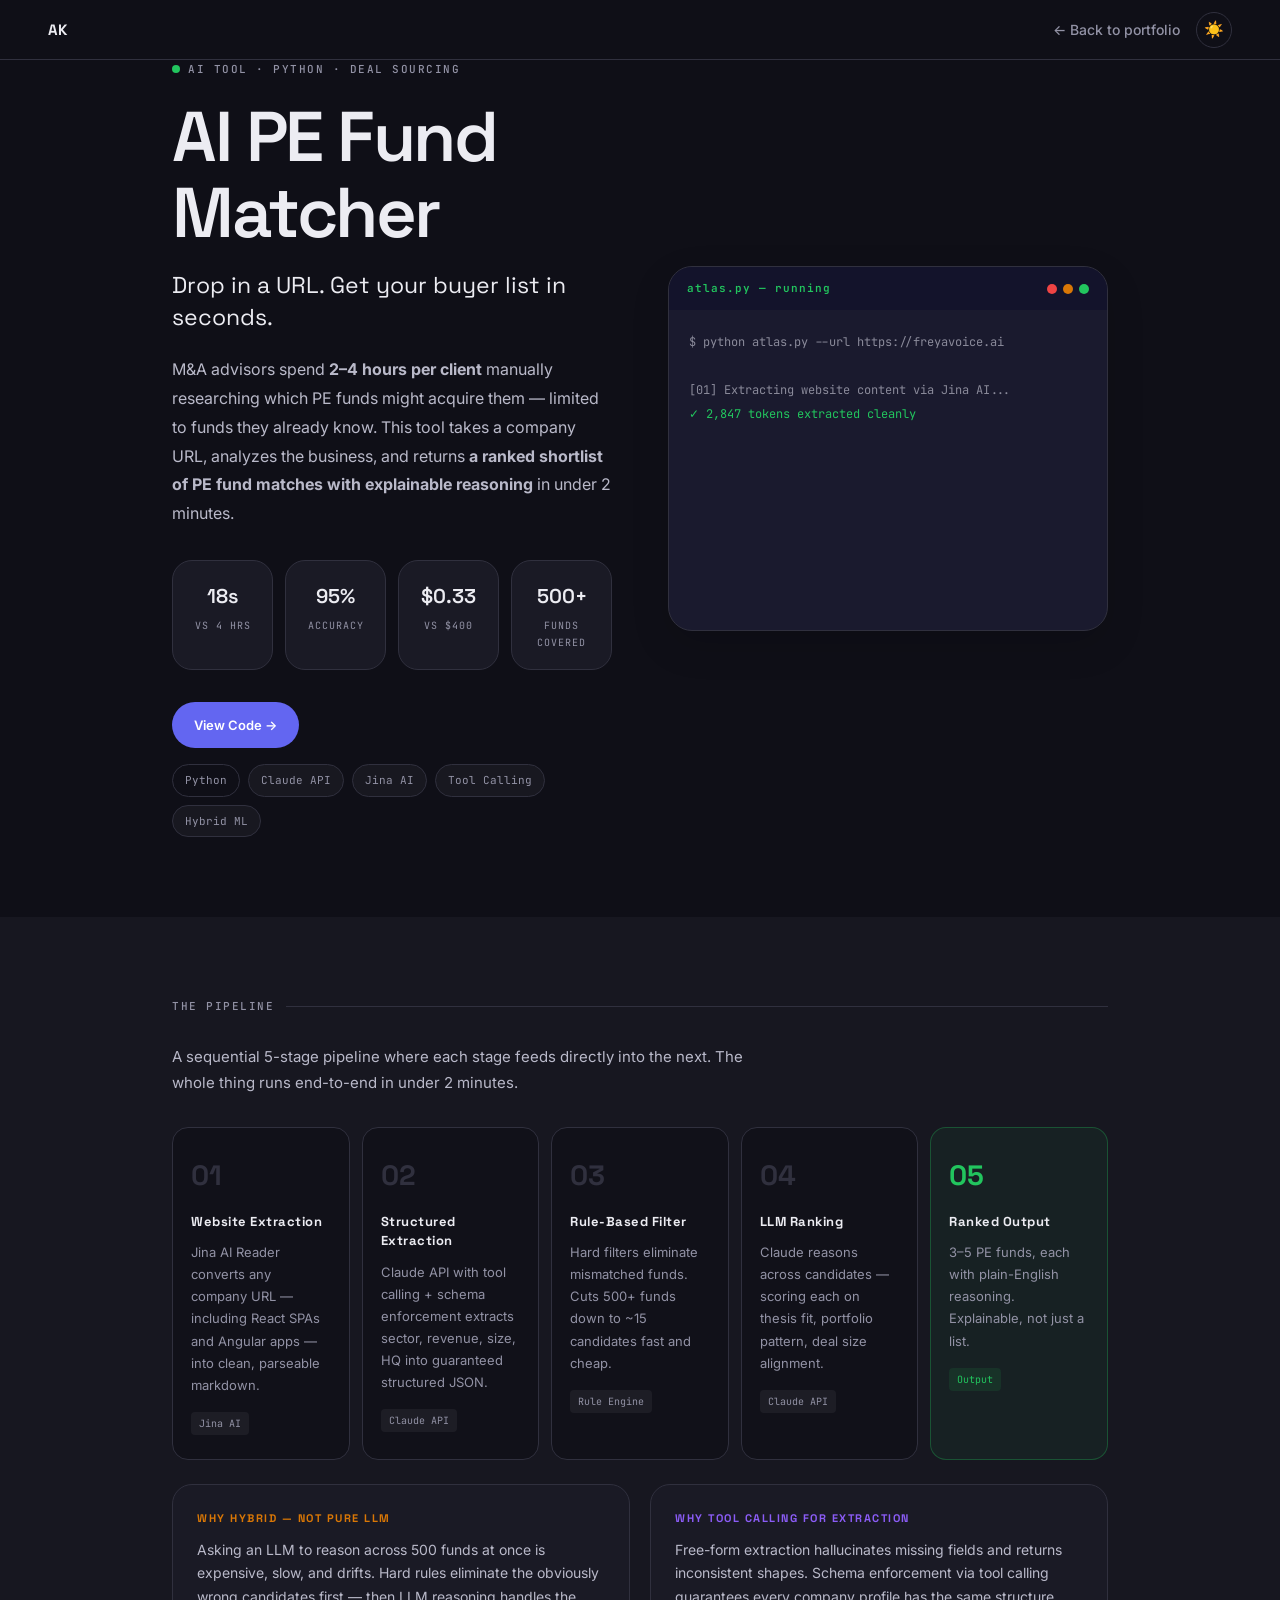
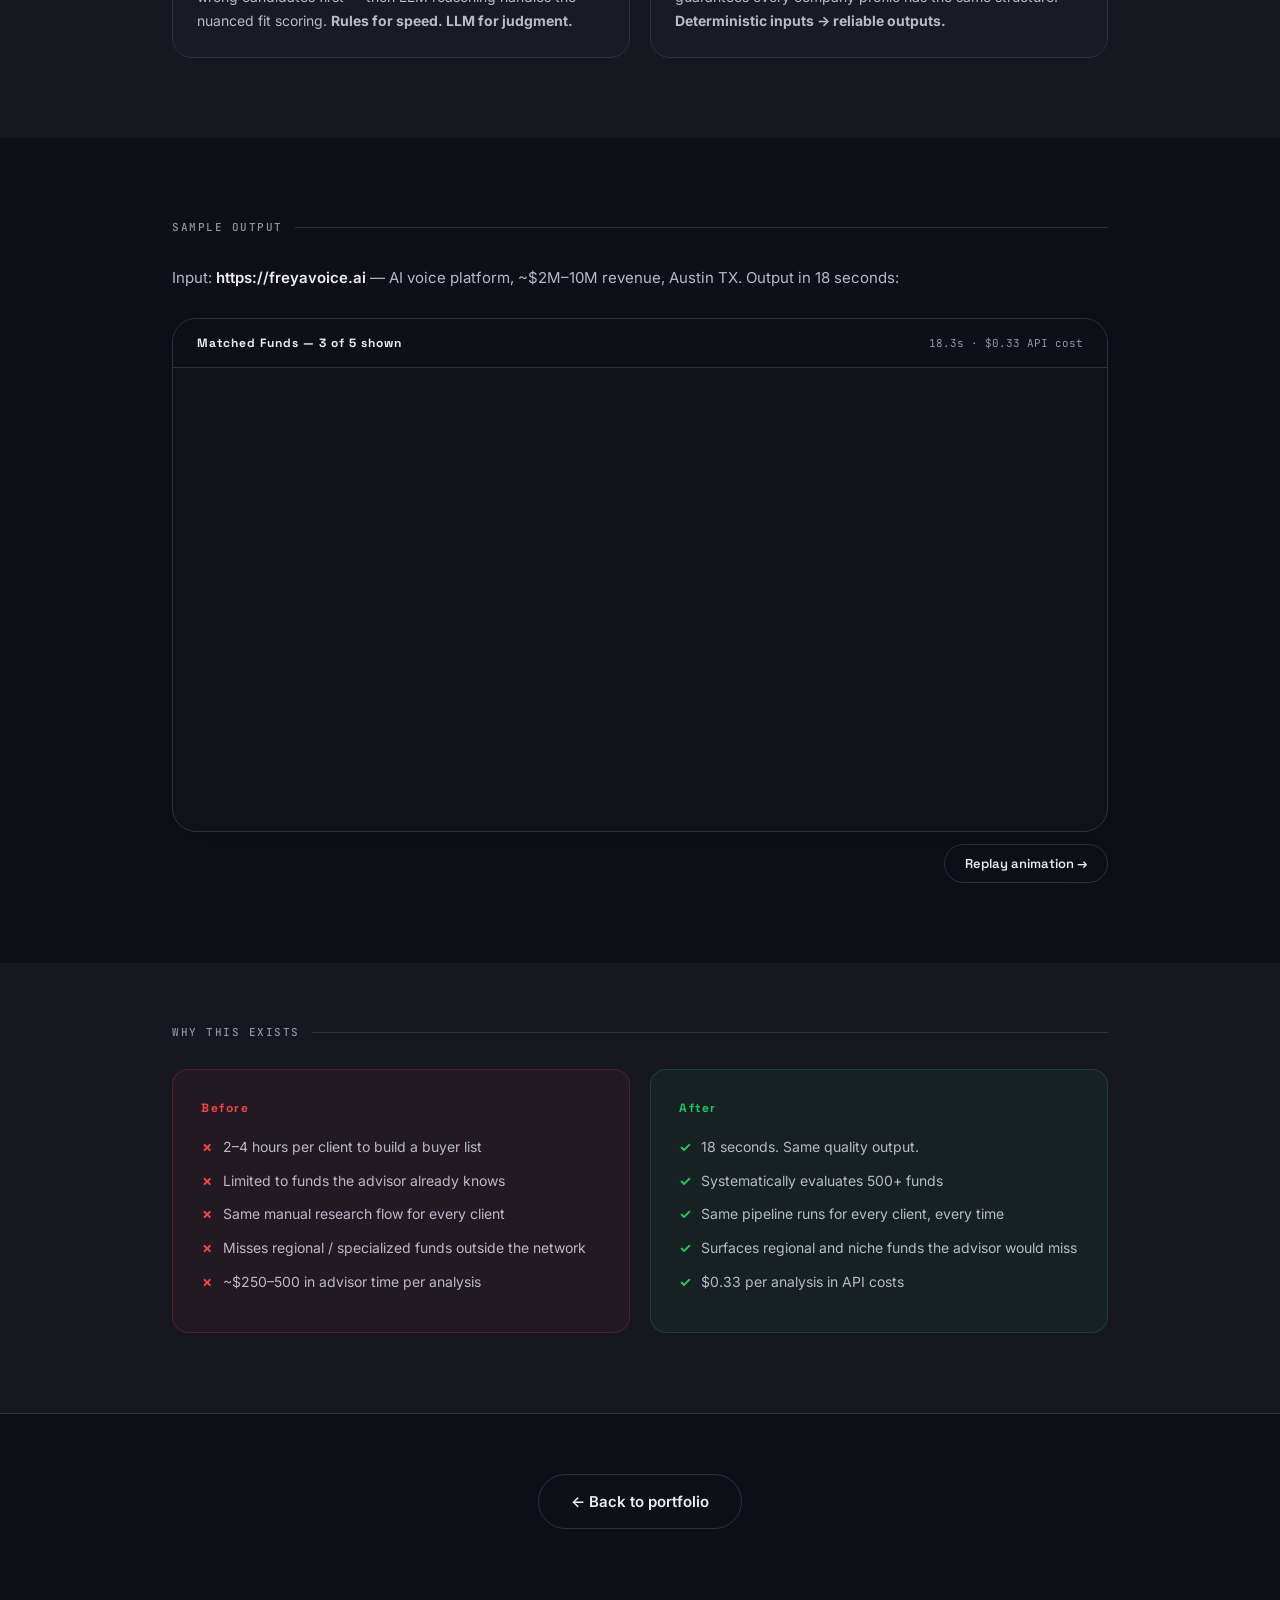
==== commit d54a7087: "Refresh portfolio presentation and add project gallery with demos" ====
--- a/ai-fund-matcher.html
+++ b/ai-fund-matcher.html
@@ -1,5 +1,5 @@
 <!DOCTYPE html>
-<html lang="en">
+<html lang="en" data-theme="dark">
 <head>
 <meta charset="UTF-8">
 <meta name="viewport" content="width=device-width, initial-scale=1.0">
@@ -267,6 +267,87 @@
   .stat-row { grid-template-columns: 1fr; }
 }
 </style>
+<style id="shared-presentation">
+/* Shared Paper School presentation. Content and product demos retain their own structure. */
+:root,[data-theme="light"]{--bg:#fff;--bg-warm:#fbf8f4;--surface:#fff;--border:#ede8e0;--border2:#ede8e0;--text:#1a1a2e;--text2:#4a4a5a;--muted:#777783;--accent:#1a1a2e;--purple:#8b5cf6;--sans:Inter,-apple-system,BlinkMacSystemFont,sans-serif;--display:'Space Grotesk',sans-serif;--mono:'JetBrains Mono',monospace;}
+:root[data-theme="dark"]{color-scheme:dark;--bg:#0f0f17;--bg-warm:#171720;--surface:#1a1a25;--border:#30303e;--border2:#30303e;--text:#ececf2;--text2:#b9b9c9;--muted:#9292a5;--muted2:#9292a5;--accent:#ececf2;--shadow:0 14px 38px #0002;--shadow-hover:0 18px 46px #0003;}
+html{scroll-padding-top:88px;}body{font-family:var(--sans);background:var(--bg);color:var(--text);line-height:1.7;-webkit-font-smoothing:antialiased;}
+html nav,html[data-theme] nav{background:var(--bg);border-bottom:1px solid var(--border);box-shadow:none;backdrop-filter:none;}
+html .theme-toggle{border-color:var(--border);color:var(--text);box-shadow:none;}html .theme-toggle:hover{transform:none;box-shadow:none;border-color:var(--muted);}
+h1,h2,h3,.hero-title,.hero-name{font-family:var(--display);font-weight:600;}
+html .hero-title{font-size:clamp(40px,5.5vw,72px);line-height:1.08;letter-spacing:-2.5px;overflow-wrap:anywhere;}
+html .hero-tagline{font:400 23px/1.4 var(--display);margin:18px 0 22px;color:var(--text);}
+html .hero-desc{font-size:16px;line-height:1.8;color:var(--text2);}
+html .hero-tag{font:500 11px/1.7 var(--mono);letter-spacing:1.5px;text-transform:uppercase;color:var(--muted);background:none;border:0;padding:0;}
+html .s-title{font:500 11px/1.7 var(--mono);letter-spacing:1.5px;color:var(--muted);text-transform:uppercase;margin-bottom:28px;}
+html .code-link{border-radius:999px;padding:12px 22px;background:var(--text);color:var(--bg);box-shadow:none;font:600 13px/1.7 var(--sans);}
+html .tech-tag,html[data-theme] .tech-tag:first-child{font:400 11px/1.7 var(--mono);border:1px solid var(--border);border-radius:99px;padding:6px 12px;background:transparent;color:var(--muted);}
+html[data-theme] :is(.stat-card,.decision-card,.checker-card,.viewer-card,.feature-list,.quick-card){background:var(--surface);border-color:var(--border);border-radius:20px;box-shadow:none;}
+html .stat-val{font-family:var(--display);font-weight:600;}html .stat-label{color:var(--muted);}
+html :is(.terminal-wrap,.demo-wrap,.output-wrap){border-radius:24px;border:1px solid var(--border);box-shadow:0 14px 38px #0002;overflow:hidden;}
+html :is(.terminal-bar,.demo-bar,.output-bar){border-bottom-color:var(--border);}
+html .screen-label{font:400 12px/1.5 var(--sans);text-transform:none;letter-spacing:0;color:var(--muted);}
+html .screen-frame{box-shadow:0 14px 38px #0002;}html .phone-frame{box-shadow:0 14px 38px #0002;}
+html footer{border-top:1px solid var(--border);color:var(--muted);}
+/* Calm portfolio chrome; keep the project screenshots and semantic demo colors. */
+body::before,.aurora,.blob{display:none!important;}
+html[data-theme] .hero-name{background:none;-webkit-text-fill-color:var(--text);color:var(--text);}
+html .hero-photo-wrap::before{animation:none;background:var(--border);}
+html .quick-card:hover{border-color:var(--muted);box-shadow:0 14px 38px #0002;transform:translateY(-2px);}
+html .quick-card-title{font-family:var(--display);font-weight:600;letter-spacing:-.4px;}
+html .prompt-submit,html .prompt-chip.active{background:var(--text);color:var(--bg);box-shadow:none;}
+html[data-theme] .prompt-bar{background:var(--surface);border-color:var(--border);}
+html[data-theme] .prompt-bar:focus,html[data-theme] .prompt-bar:focus-visible{background:var(--surface);border-color:var(--purple);box-shadow:none;outline:none;}
+:focus-visible{outline:2px solid var(--purple);outline-offset:4px;}
+@media(max-width:768px){html .hero-title{font-size:clamp(36px,9vw,52px);letter-spacing:-1.8px;}html .hero-tagline{font-size:21px;}html .hero-grid{gap:32px;}html .quick-card{border-radius:20px;}}
+@media(prefers-reduced-motion:reduce){html{scroll-behavior:auto;}*,*::before,*::after{animation-duration:.01ms!important;transition-duration:.01ms!important;}}
+/* Use-case project gallery */
+.quick-cards.project-results{max-width:100%;overflow:visible;}.quick-cards.project-results.show{max-height:none;}
+.project-grid{display:grid;grid-template-columns:repeat(2,minmax(0,1fr));gap:20px;text-align:left;}
+.project-tile{min-width:0;background:var(--surface);border:1px solid var(--border);border-radius:22px;overflow:hidden;transition:border-color .2s,transform .2s;}
+.project-tile[hidden]{display:none;}.project-tile:hover{border-color:var(--muted);transform:translateY(-3px);}
+.project-tile-link{display:flex;flex-direction:column;height:100%;color:inherit;text-decoration:none;}
+.project-art{height:210px;background:var(--bg-warm);border-bottom:1px solid var(--border);overflow:hidden;display:flex;align-items:center;justify-content:center;}
+.project-art.phone img{height:190px;width:auto;border:4px solid #19191e;border-radius:22px;box-shadow:0 10px 28px #0003;}
+.project-art.game img{width:100%;height:100%;object-fit:contain;padding:14px;}
+.project-art.workflow{padding:24px;align-items:stretch;flex-direction:column;gap:10px;}
+.workflow-caption{font:10px var(--mono);text-transform:uppercase;letter-spacing:1.3px;color:var(--muted);margin-bottom:4px;}
+.workflow-step{font:12px/1.5 var(--sans);color:var(--text2);padding:9px 10px;border:1px solid var(--border);border-radius:9px;background:var(--surface);}.workflow-step span{color:var(--purple);font:10px var(--mono);margin-right:10px;}
+.project-copy{padding:22px;display:flex;flex:1;flex-direction:column;}.project-category{font:10px/1.6 var(--mono);color:var(--muted);margin-bottom:9px;}.project-copy h3{font:600 20px/1.25 var(--display);letter-spacing:-.5px;margin:0 0 10px;}.project-summary{font:14px/1.65 var(--sans);color:var(--text2);margin:0 0 22px;}.project-explore{font:500 12px var(--sans);color:var(--text);margin-top:auto;}
+.projects-more{display:block;margin:24px auto 0;padding:12px 22px;border:1px solid var(--border);border-radius:99px;background:transparent;color:var(--text);font:500 13px var(--sans);cursor:pointer;}.projects-more:hover{border-color:var(--muted);}.projects-more span{color:var(--muted);}
+@media(max-width:540px){.project-grid{grid-template-columns:1fr;gap:18px;}.project-art{height:220px;}}
+
+/* Actual product captures, sized to read as imagery rather than tiny icons. */
+.project-art{height:250px;}
+.project-art.product-shot{padding:0;align-items:stretch;}
+.project-art.product-shot img{display:block;width:100%;height:100%;object-fit:cover;object-position:top left;}
+.project-art.fund-shot img{width:135%;max-width:none;flex:none;object-fit:cover;object-position:50% 60%;margin-left:-17.5%;}
+.project-art.phone{background:radial-gradient(ellipse at center,#292735,var(--bg-warm) 75%);}
+.project-art.phone img{height:232px;max-width:100%;object-fit:contain;}
+@media(max-width:540px){.project-art{height:260px;}.project-art.phone img{height:242px;}}
+/* Project gallery: room for real product interfaces, without clipping screenshots. */
+#hero .wrap:has(.project-results.show){width:100%;max-width:1080px;}
+.quick-cards.project-results{width:100%;max-width:976px;margin-top:36px;}
+.project-grid{gap:28px;}
+.project-tile{border-radius:16px;background:var(--bg);border-color:var(--border);}
+.project-art,.project-art.product-shot{height:auto;aspect-ratio:16/10;padding:20px;background:#171720;align-items:center;justify-content:center;}
+.project-art.product-shot img,.project-art.fund-shot img{display:block;width:100%;height:auto;max-width:100%;max-height:100%;margin:0;object-fit:contain;object-position:center;border-radius:7px;box-shadow:0 8px 24px #0003;}
+.project-art.phone{height:auto;aspect-ratio:16/10;background:#eee8db;padding:0;position:relative;}
+.project-art.phone img{height:124%;width:auto;max-width:none;max-height:none;object-fit:contain;border:5px solid #202024;border-radius:28px;transform:translateY(13%);box-shadow:0 12px 35px #0003;}
+.project-copy{padding:22px 24px 24px;background:var(--bg);}
+.project-category{font:500 10px/1.5 var(--sans);letter-spacing:.6px;text-transform:uppercase;margin-bottom:8px;}
+.project-copy h3{font-size:23px;line-height:1.2;letter-spacing:-.6px;}
+.project-summary{font-size:14px;line-height:1.65;max-width:36ch;margin-bottom:20px;}
+.project-explore{font-size:12px;color:var(--muted);}
+.project-tile:hover .project-explore{color:var(--text);}
+@media(max-width:700px){.project-grid{grid-template-columns:1fr;gap:24px;}.quick-cards.project-results{max-width:480px;}.project-art,.project-art.product-shot,.project-art.phone{height:auto;aspect-ratio:16/10;}.project-art.phone img{height:124%;}.project-copy{padding:20px 22px 24px;}}
+.project-filters{display:flex;flex-wrap:wrap;gap:8px;margin:0 0 12px;text-align:left;}
+.project-filter{padding:8px 14px;border:1px solid var(--border);border-radius:99px;background:transparent;color:var(--text2);font:500 12px/1.5 var(--sans);cursor:pointer;transition:background .15s,color .15s,border-color .15s;}
+.project-filter:hover{border-color:var(--muted);color:var(--text);}
+.project-filter[aria-pressed="true"]{background:var(--text);color:var(--bg);border-color:var(--text);}
+.project-count{text-align:left;font:12px/1.5 var(--sans);color:var(--muted);margin:0 0 20px;}
+.education-heading{display:flex;align-items:center;justify-content:space-between;gap:20px;margin-bottom:6px;}.education-heading>div{min-width:0;}.education-logo{display:block;flex:0 0 64px;width:64px;height:auto;object-fit:contain;}.education-heading .quick-card-meta{margin-bottom:0;}
+</style>
 </head>
 <body>
 
@@ -536,10 +617,10 @@
 </script>
 <script>
 (function(){
-  const t=localStorage.getItem('theme')||(window.matchMedia('(prefers-color-scheme:dark)').matches?'dark':'light');
+  const t=localStorage.getItem('portfolio-theme')||'dark';
   document.documentElement.setAttribute('data-theme',t);
   const b=document.getElementById('theme-toggle');
-  if(b){b.textContent=t==='dark'?'☀️':'🌙';b.addEventListener('click',()=>{const c=document.documentElement.getAttribute('data-theme'),n=c==='dark'?'light':'dark';document.documentElement.setAttribute('data-theme',n);localStorage.setItem('theme',n);b.textContent=n==='dark'?'☀️':'🌙';});}
+  if(b){b.textContent=t==='dark'?'☀️':'🌙';b.addEventListener('click',()=>{const c=document.documentElement.getAttribute('data-theme'),n=c==='dark'?'light':'dark';document.documentElement.setAttribute('data-theme',n);localStorage.setItem('portfolio-theme',n);b.textContent=n==='dark'?'☀️':'🌙';});}
 })();
 </script>
 </body>
